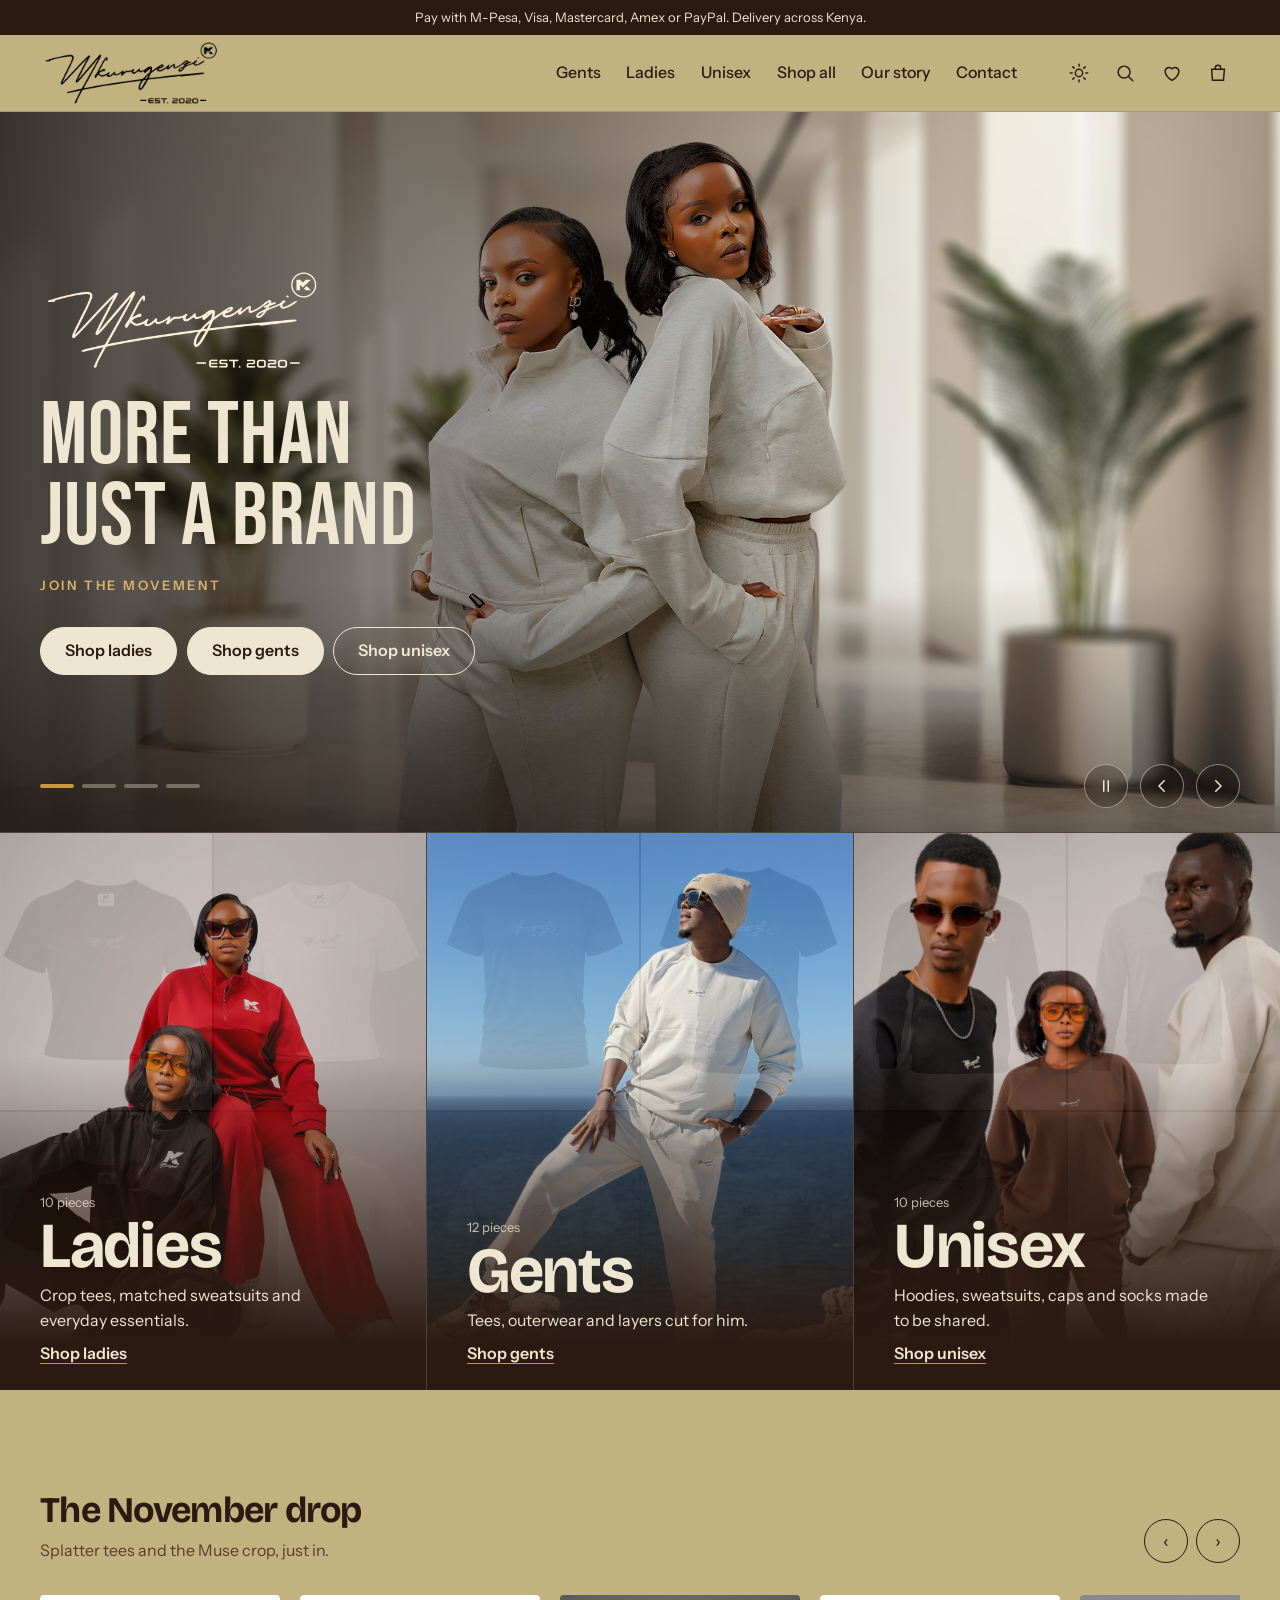
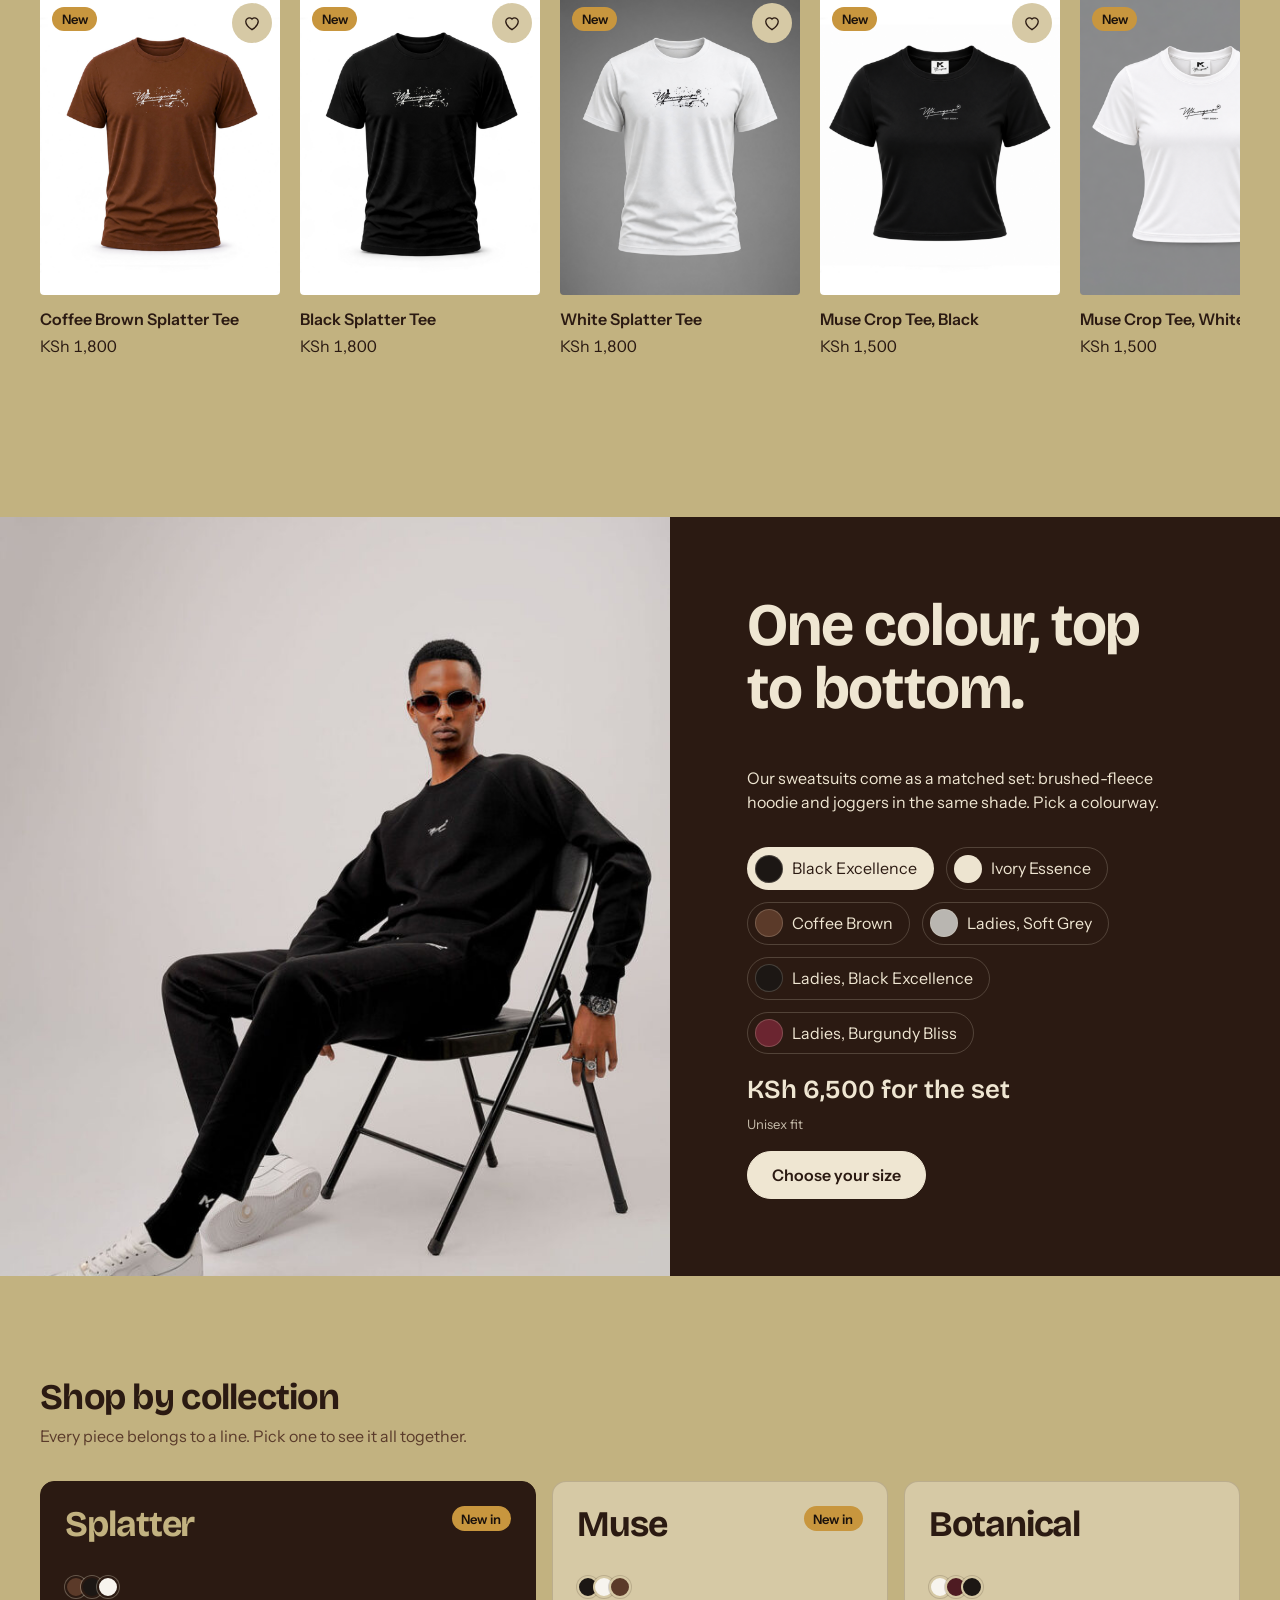
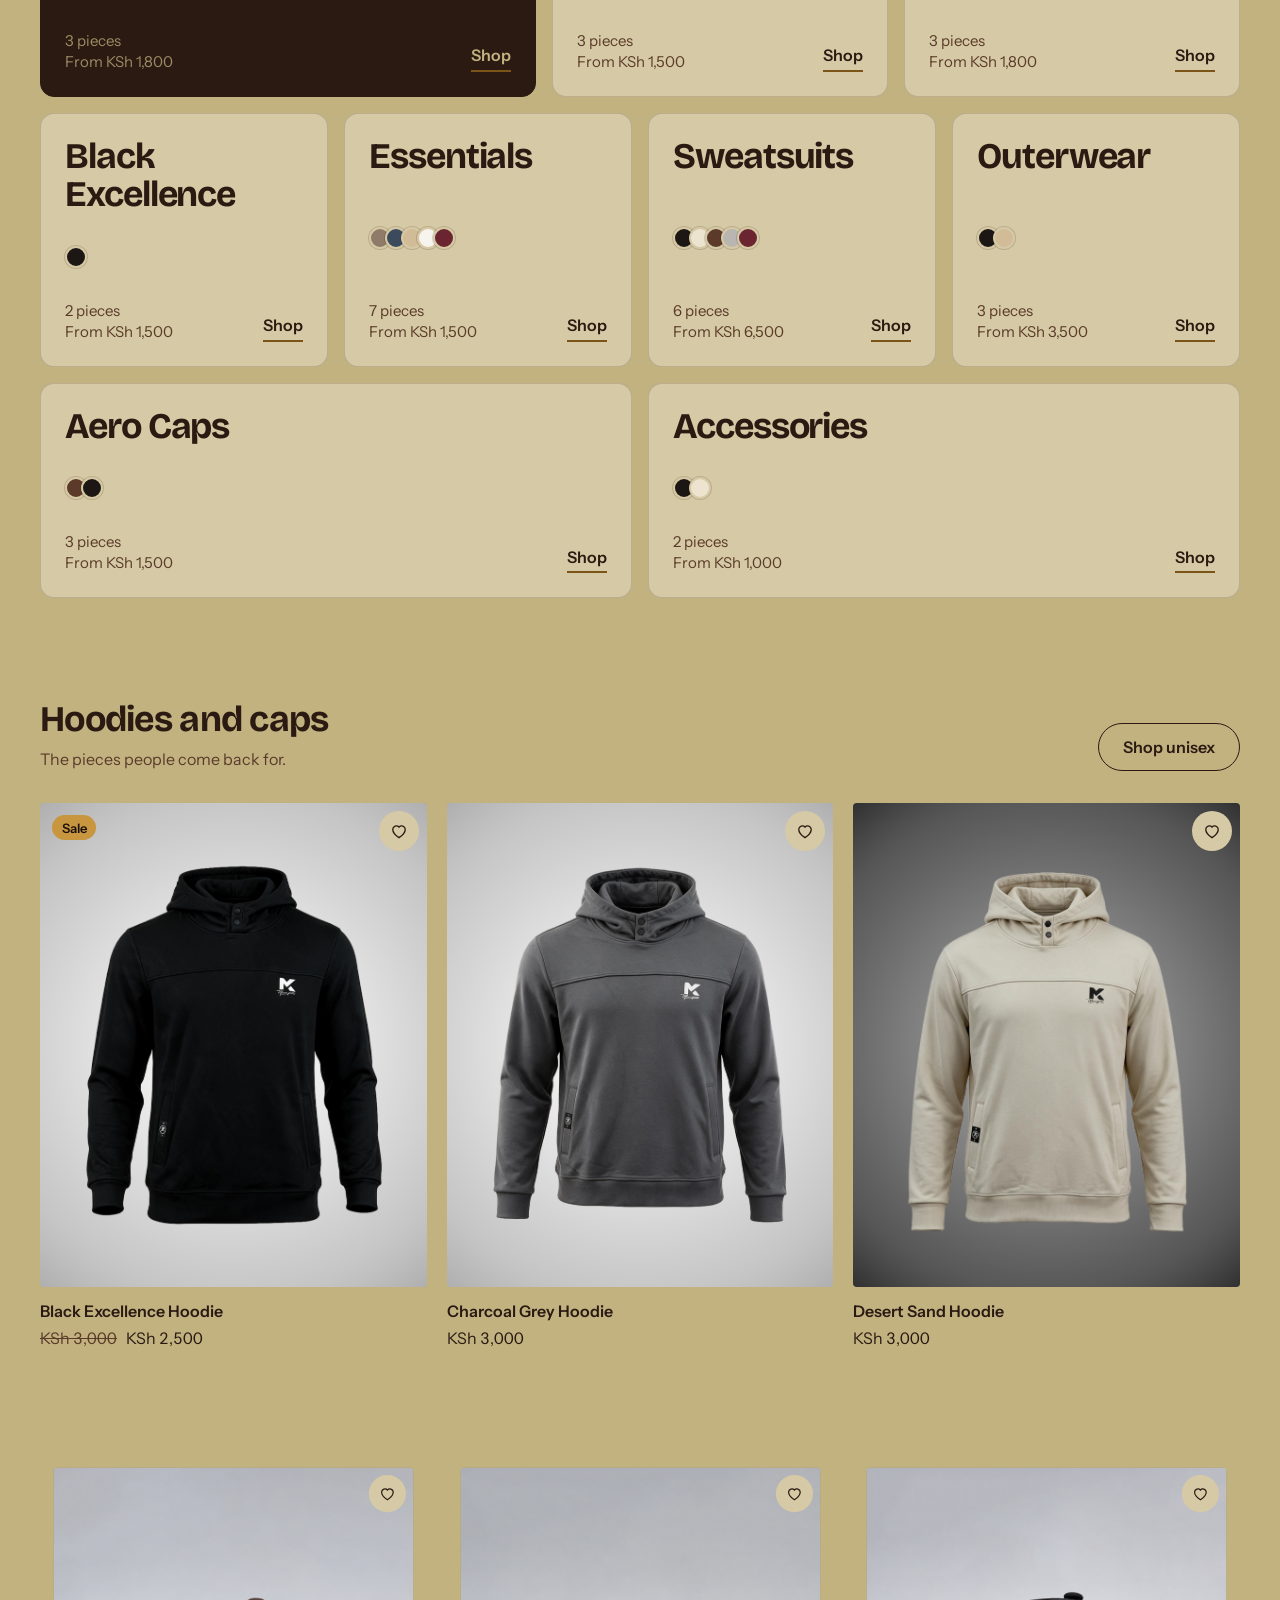
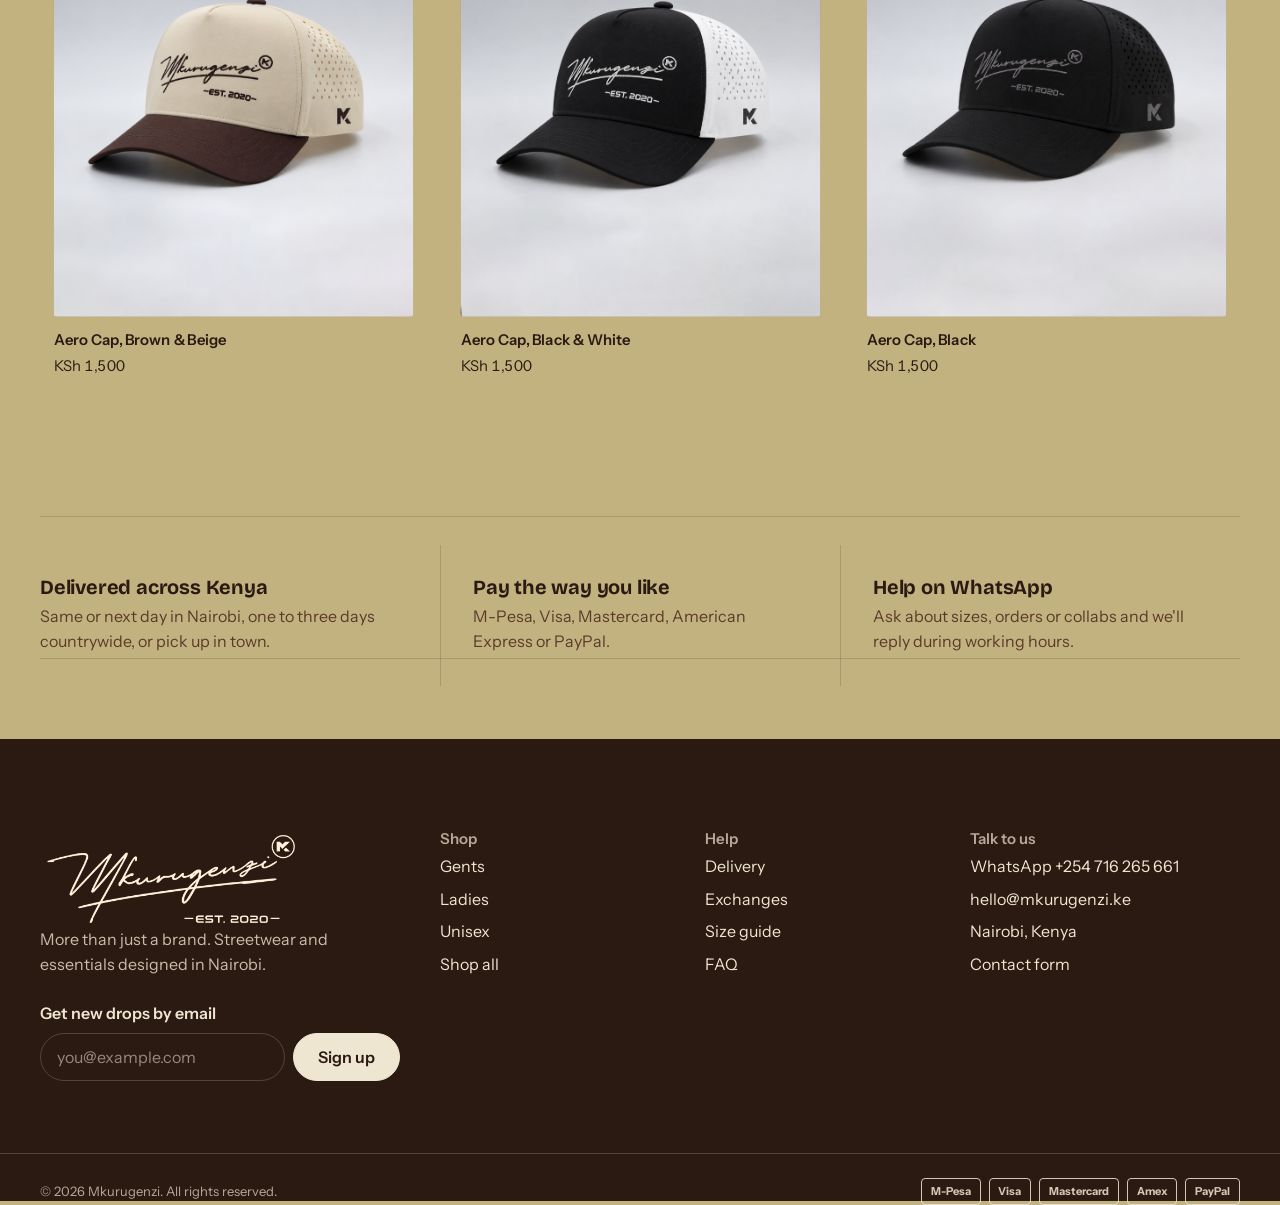
==== index.html @ 59874040 "The new polished files for Mkurugenzi site" ====
<!DOCTYPE html>
<html lang="en">
<head>
  <meta charset="utf-8">
  <meta name="viewport" content="width=device-width, initial-scale=1">
  <title>Mkurugenzi: streetwear and essentials from Nairobi</title>
  <meta name="description" content="Tees, hoodies, sweatsuits, caps and accessories for gents, ladies and unisex, designed in Nairobi. Pay with M-Pesa, card or PayPal.">
  <link rel="preconnect" href="https://fonts.googleapis.com">
  <link rel="preconnect" href="https://fonts.gstatic.com" crossorigin>
  <link href="https://fonts.googleapis.com/css2?family=Bricolage+Grotesque:opsz,wdth,wght@12..96,75..100,400..800&family=Instrument+Sans:wght@400..700&family=Bebas+Neue&display=swap" rel="stylesheet">
  <link rel="stylesheet" href="css/styles.css">
  <script>
    // Apply saved theme (or the system setting) before the page paints
    try { const t = localStorage.getItem("mk_theme"); document.documentElement.dataset.theme = t ? JSON.parse(t) : (matchMedia("(prefers-color-scheme: dark)").matches ? "dark" : "light"); } catch (e) {}
  </script>
</head>
<body data-page="home">
<main>
  <section class="slideshow" aria-roledescription="carousel" aria-label="Featured looks">
    <ul class="slides" id="slides"></ul>
    <div class="wrap slideshow__content">
      <div id="hero-logo"></div>
      <h1 class="poster">More than<br>just a brand</h1>
      <p class="poster-sub">Join the movement</p>
      <div class="actions">
        <a class="btn btn--light" href="shop.html#ladies">Shop ladies</a>
        <a class="btn btn--light" href="shop.html#gents">Shop gents</a>
        <a class="btn btn--outline-light" href="shop.html#unisex">Shop unisex</a>
      </div>
    </div>
    <div class="wrap slideshow__controls">
      <div class="slide-dots" id="slide-dots" role="group" aria-label="Choose slide"></div>
      <button class="slide-btn" id="slide-pause" aria-label="Pause slideshow"></button>
      <button class="slide-btn" data-slide="-1" aria-label="Previous slide"><svg viewBox="0 0 24 24" aria-hidden="true"><path d="M15 5l-7 7 7 7"/></svg></button>
      <button class="slide-btn" data-slide="1" aria-label="Next slide"><svg viewBox="0 0 24 24" aria-hidden="true"><path d="M9 5l7 7-7 7"/></svg></button>
    </div>
  </section>

  <section class="dark" aria-label="Shop by category">
    <nav class="triptych" aria-label="Shop by category" id="triptych"></nav>
  </section>

  <section class="section" id="new" aria-labelledby="new-title">
    <div class="wrap">
      <div class="section-head">
        <div><h2 id="new-title">The November drop</h2><p>Splatter tees and the Muse crop, just in.</p></div>
        <div class="rail-btns"><button data-rail="-1" aria-label="Scroll back">‹</button><button data-rail="1" aria-label="Scroll forward">›</button></div>
      </div>
      <div class="rail" id="new-rail"></div>
    </div>
  </section>

  <section class="picker dark" aria-labelledby="picker-title" id="picker"></section>

  <section class="section" aria-labelledby="coll-title">
    <div class="wrap">
      <div class="section-head"><div><h2 id="coll-title">Shop by collection</h2><p>Every piece belongs to a line. Pick one to see it all together.</p></div></div>
      <div class="coll-grid" id="collections"></div>
    </div>
  </section>

  <section class="section" style="padding-top:0" aria-labelledby="best-title">
    <div class="wrap">
      <div class="section-head"><div><h2 id="best-title">Hoodies and caps</h2><p>The pieces people come back for.</p></div><a class="btn btn--ghost" href="shop.html#unisex">Shop unisex</a></div>
      <div class="grid grid--3" id="staples"></div>
    </div>
  </section>

  <section aria-label="How we deliver">
    <div class="wrap">
      <div class="services">
        <div><h3>Delivered across Kenya</h3><p>Same or next day in Nairobi, one to three days countrywide, or pick up in town.</p></div>
        <div><h3>Pay the way you like</h3><p>M-Pesa, Visa, Mastercard, American Express or PayPal.</p></div>
        <div><h3>Help on WhatsApp</h3><p>Ask about sizes, orders or collabs and we'll reply during working hours.</p></div>
      </div>
    </div>
  </section>
  <div style="height:5rem"></div>
</main>

<script src="js/data.js"></script>
<script src="js/app.js"></script>
<script>
  // Hero slideshow
  const slidesEl = $("#slides"), dotsEl = $("#slide-dots"), pauseBtn = $("#slide-pause");
  $("#hero-logo").innerHTML = logoHTML("logo-mark--hero");
  slidesEl.innerHTML = BRAND.slides.map((s, i) => `<li class="slide${i === 0 ? " is-active" : ""}" role="group" aria-roledescription="slide" aria-label="${i + 1} of ${BRAND.slides.length}"${i ? ' aria-hidden="true"' : ""}><img src="${s.img}" alt="${esc(s.alt)}" ${i ? 'loading="lazy"' : 'fetchpriority="high"'} onerror="this.remove()"></li>`).join("");
  dotsEl.innerHTML = BRAND.slides.map((_, i) => `<button data-go="${i}" aria-label="Show slide ${i + 1}" aria-current="${i === 0}"></button>`).join("");
  const PAUSE = '<svg viewBox="0 0 24 24" aria-hidden="true"><path d="M9 5v14M15 5v14"/></svg>', PLAY = '<svg viewBox="0 0 24 24" aria-hidden="true"><path d="M8 5l11 7-11 7z"/></svg>';
  const reduceMotion = matchMedia("(prefers-reduced-motion: reduce)").matches;
  let current = 0, timer = null, userPaused = reduceMotion;
  function go(n) {
    const slides = $$(".slide", slidesEl);
    current = (n + slides.length) % slides.length;
    slides.forEach((s, i) => { s.classList.toggle("is-active", i === current); s.setAttribute("aria-hidden", i !== current); });
    $$("button", dotsEl).forEach((d, i) => d.setAttribute("aria-current", i === current));
  }
  function play() { stop(); if (!userPaused) timer = setInterval(() => go(current + 1), 5500); }
  function stop() { clearInterval(timer); timer = null; }
  function syncPause() { pauseBtn.innerHTML = userPaused ? PLAY : PAUSE; pauseBtn.setAttribute("aria-label", userPaused ? "Play slideshow" : "Pause slideshow"); }
  $$("[data-slide]").forEach((b) => b.addEventListener("click", () => { go(current + Number(b.dataset.slide)); play(); }));
  dotsEl.addEventListener("click", (e) => { const d = e.target.closest("[data-go]"); if (d) { go(Number(d.dataset.go)); play(); } });
  pauseBtn.addEventListener("click", () => { userPaused = !userPaused; syncPause(); play(); });
  const hero = $(".slideshow");
  hero.addEventListener("mouseenter", stop); hero.addEventListener("mouseleave", play);
  hero.addEventListener("focusin", stop); hero.addEventListener("focusout", play);
  let touchX = null;
  hero.addEventListener("touchstart", (e) => (touchX = e.touches[0].clientX), { passive: true });
  hero.addEventListener("touchend", (e) => { if (touchX == null) return; const dx = e.changedTouches[0].clientX - touchX; if (Math.abs(dx) > 50) { go(current + (dx < 0 ? 1 : -1)); play(); } touchX = null; });
  document.addEventListener("visibilitychange", () => (document.hidden ? stop() : play()));
  syncPause(); play();

  // Category panels with the original category photos
  const tri = $("#triptych");
  ["ladies", "gents", "unisex"].forEach((c) => {
    const items = PRODUCTS.filter((p) => p.cat === c);
    const picks = items.filter((p) => p.price != null).slice(0, 4);
    tri.insertAdjacentHTML("beforeend", `<a class="panel" href="shop.html#${c}">
      <div class="panel__media" aria-hidden="true">${picks.map((p) => productMedia(p)).join("")}</div>
      <img class="panel__photo" src="${BRAND.categories[c]}" alt="" loading="lazy" onerror="this.remove()">
      <span class="count">${items.length} pieces</span>
      <h2>${CATEGORIES[c].name}</h2>
      <p>${CATEGORIES[c].blurb}</p>
      <span class="panel__shop">Shop ${CATEGORIES[c].name.toLowerCase()}</span></a>`);
  });

  // New arrivals rail
  const rail = $("#new-rail");
  rail.innerHTML = PRODUCTS.filter((p) => p.isNew).map(productCard).join("");
  $$("[data-rail]").forEach((b) => b.addEventListener("click", () => rail.scrollBy({ left: Number(b.dataset.rail) * rail.clientWidth * 0.8, behavior: "smooth" })));

  // Sweatsuit picker
  const suits = PRODUCTS.filter((p) => p.type === "sweatsuit");
  const picker = $("#picker");
  picker.innerHTML = `<div class="picker__stage" id="stage"></div>
    <div class="picker__copy">
      <h2 id="picker-title">One colour, top to bottom.</h2>
      <p>Our sweatsuits come as a matched set: brushed-fleece hoodie and joggers in the same shade. Pick a colourway.</p>
      <div class="swatches" role="group" aria-label="Colourway">${suits.map((s, i) => `<button class="swatch" data-suit="${s.id}" aria-pressed="${i === 0}"><i style="background:${s.swatch}"></i>${esc(s.name.replace(" Sweatsuit", "").replace("Ladies Sweatsuit, ", "Ladies "))}</button>`).join("")}</div>
      <div><div class="picker__price" id="suit-price"></div><span class="small" id="suit-cat" style="opacity:.8"></span></div>
      <div><a class="btn btn--light" id="suit-link" href="#">Choose your size</a></div>
    </div>`;
  const showSuit = (id) => {
    const s = getProduct(id);
    $("#stage").innerHTML = productMedia(s);
    $("#suit-price").textContent = money(s.price) + " for the set";
    $("#suit-cat").textContent = CATEGORIES[s.cat].name + " fit";
    $("#suit-link").href = "product.html#" + s.id;
    $$("[data-suit]").forEach((b) => b.setAttribute("aria-pressed", b.dataset.suit === id));
  };
  picker.addEventListener("click", (e) => { const b = e.target.closest("[data-suit]"); if (b) showSuit(b.dataset.suit); });
  showSuit(suits[0].id);

  // Collections as flex cards
  const colls = [...new Set(PRODUCTS.map((p) => p.collection))];
  $("#collections").innerHTML = colls.map((c, idx) => {
    const items = PRODUCTS.filter((p) => p.collection === c);
    const priced = items.filter((p) => p.price != null).map((p) => p.price);
    const isNew = items.some((p) => p.isNew);
    const colours = [...new Set(items.map((p) => p.swatch))].slice(0, 5);
    return `<a class="coll-card${idx === 0 ? " coll-card--feature" : ""}" href="shop.html#c=${encodeURIComponent(c)}">
      <div class="coll-card__top"><h3>${esc(c)}</h3>${isNew ? '<span class="new">New in</span>' : ""}</div>
      <div class="coll-card__dots" aria-hidden="true">${colours.map((h) => `<i style="background:${h}"></i>`).join("")}</div>
      <div class="coll-card__bottom">
        <span class="coll-card__meta">${items.length} piece${items.length > 1 ? "s" : ""}<br>${priced.length ? "From " + money(Math.min(...priced)) : "Coming soon"}</span>
        <span class="coll-card__go">Shop</span>
      </div></a>`;
  }).join("");

  // Staples grid
  $("#staples").innerHTML = PRODUCTS.filter((p) => p.type === "hoodie" || p.type === "cap").map(productCard).join("");
</script>
</body>
</html>
---- css/styles.css ----
/* =========================================================
   Mkurugenzi — styles
   Palette: dark brown + ecru, with a brass accent.
   Dark mode: <html data-theme="dark"> swaps the base tokens; dark
   sections (hero, footer, etc.) re-declare them so they stay dark.
   ========================================================= */
:root {
  --espresso: #2b1a12;   /* dark brown — primary */
  --walnut: #4a2e20;     /* dark brown, lifted */
  --bark: #5a3b2a;       /* muted text on ecru */
  --ecru: #c2b280;       /* base — true ecru */
  --ecru-deep: #b3a06b;  /* panels, image tiles */
  --linen: #d6c9a5;      /* lightest surface (light ecru) */
  --line: rgba(43, 26, 18, 0.16);
  --line-light: rgba(239, 230, 210, 0.2);
  --brass: #c8963e;      /* accent — reads on both ecru and dark brown */
  --brass-soft: #dcb36a;
  --brass-ink: #7d5418;  /* brass dark enough for text on ecru */
  --brass-line: #7d5418; /* underlines, borders and rings on ecru (brass alone is too faint) */
  --focus-ring: #2b1a12; /* keyboard focus outline on ecru */
  --field-line: rgba(43, 26, 18, 0.3);
  --hover-tint: rgba(43, 26, 18, 0.08);
  --error: var(--error);
  --logo-filter: none;
  --logo-filter-inverse: invert(94%) sepia(12%) saturate(420%) hue-rotate(338deg);
  color-scheme: light;

  --display: "Bricolage Grotesque", "Arial Narrow", sans-serif;
  --poster: "Bebas Neue", "Arial Narrow", sans-serif; /* original site headline face */
  --body: "Instrument Sans", system-ui, sans-serif;

  --step--1: 0.8125rem;
  --step-0: 1rem;
  --step-1: 1.25rem;
  --step-2: 1.625rem;
  --step-3: 2.25rem;
  --step-4: clamp(2.5rem, 5vw, 3.75rem);
  --step-5: clamp(4.5rem, 17vw, 15rem);

  --wrap: 1320px;
  --gutter: clamp(1rem, 4vw, 2.5rem);
  --ease: cubic-bezier(.2, .7, .2, 1);
}

[data-theme="dark"] {
  --espresso: #efe6d2;   /* ink */
  --walnut: #dcb36a;
  --bark: #bba889;
  --ecru: #1a110c;       /* page */
  --ecru-deep: #2e1f16;  /* tiles */
  --linen: #24170f;      /* surfaces */
  --line: rgba(239, 230, 210, 0.14);
  --field-line: rgba(239, 230, 210, 0.28);
  --hover-tint: rgba(239, 230, 210, 0.08);
  --brass-ink: #dcb36a;
  --brass-line: #c8963e;
  --focus-ring: #c8963e;
  --error: #f0a08a;
  --logo-filter: var(--logo-filter-inverse);
  color-scheme: dark;
}
/* Sections that are always dark keep the original palette in both themes */
.dark, .site-footer, .announce, .mobile-nav__panel, .toast, .slideshow {
  --espresso: #2b1a12; --walnut: #4a2e20; --bark: #6e4b36;
  --ecru: #efe6d2; --ecru-deep: #e2d4b7; --linen: #f8f3e8;
  --hover-tint: rgba(239, 230, 210, 0.1);
  --logo-filter: var(--logo-filter-inverse);
  --brass-line: #c8963e;
  --focus-ring: #c8963e;
}
[data-theme="dark"] .dark, [data-theme="dark"] .site-footer, [data-theme="dark"] .announce, [data-theme="dark"] .mobile-nav__panel { --espresso: #120b07; }
/* Primary buttons turn brass in dark mode */
[data-theme="dark"] .btn:not(.btn--ghost):not(.btn--light):not(.btn--outline-light) { background: var(--brass); border-color: var(--brass); color: #1a110c; }
[data-theme="dark"] .btn:not(.btn--ghost):not(.btn--light):not(.btn--outline-light):hover { background: var(--brass-soft); border-color: var(--brass-soft); }
[data-theme="dark"] .btn--ghost:hover { color: #1a110c; }

*, *::before, *::after { box-sizing: border-box; }
html { -webkit-text-size-adjust: 100%; scroll-behavior: smooth; }
body {
  margin: 0; background: var(--ecru); color: var(--espresso); transition: background-color .3s, color .3s;
  font: 400 var(--step-0)/1.55 var(--body);
  -webkit-font-smoothing: antialiased;
}
body.locked { overflow: hidden; }
img { display: block; max-width: 100%; }
a { color: inherit; }
button, input, select, textarea { font: inherit; color: inherit; }
h1, h2, h3, h4 { font-family: var(--display); font-weight: 700; line-height: 1.05; margin: 0 0 .5em; letter-spacing: -0.02em; }
h1 { font-size: var(--step-4); }
h2 { font-size: var(--step-3); }
h3 { font-size: var(--step-1); letter-spacing: -0.01em; }
p { margin: 0 0 1em; max-width: 68ch; }
:focus-visible { outline: 2px solid var(--focus-ring); outline-offset: 3px; }
.sr-only { position: absolute; width: 1px; height: 1px; overflow: hidden; clip: rect(0 0 0 0); white-space: nowrap; }
.wrap { max-width: var(--wrap); margin: 0 auto; padding: 0 var(--gutter); }
.muted { color: var(--bark); }
.small { font-size: var(--step--1); }
.row-between { display: flex; justify-content: space-between; align-items: baseline; gap: 1rem; }
[hidden] { display: none !important; }

/* ---------- Buttons ---------- */
.btn {
  display: inline-flex; align-items: center; justify-content: center; gap: .5rem;
  min-height: 48px; padding: 0 1.5rem; border: 1.5px solid var(--espresso);
  background: var(--espresso); color: var(--ecru); border-radius: 999px;
  font-weight: 600; text-decoration: none; cursor: pointer;
  transition: background .2s, color .2s;
}
.btn:hover { background: var(--walnut); border-color: var(--walnut); }
.btn--ghost { background: transparent; color: var(--espresso); }
.btn--ghost:hover { background: var(--espresso); color: var(--ecru); }
.btn--light { background: var(--ecru); color: var(--espresso); border-color: var(--ecru); }
.btn--light:hover { background: var(--linen); border-color: var(--linen); }
.btn--outline-light { background: transparent; color: var(--ecru); border-color: var(--ecru); }
.btn--outline-light:hover { background: var(--ecru); color: var(--espresso); }
.btn--block { width: 100%; }
.btn[disabled] { opacity: .45; cursor: not-allowed; }
.btn svg { width: 20px; height: 20px; fill: none; stroke: currentColor; stroke-width: 1.6; }
.link-btn { background: none; border: 0; padding: 0; text-decoration: underline; text-underline-offset: 3px; cursor: pointer; font-size: var(--step--1); color: var(--bark); }
.icon-btn {
  position: relative; display: inline-grid; place-items: center; width: 44px; height: 44px;
  background: none; border: 0; border-radius: 50%; cursor: pointer; color: inherit;
}
.icon-btn:hover { background: var(--hover-tint); }
.icon-btn svg { width: 22px; height: 22px; fill: none; stroke: currentColor; stroke-width: 1.6; stroke-linecap: round; }
.badge {
  position: absolute; top: 4px; right: 2px; min-width: 18px; height: 18px; padding: 0 5px;
  border-radius: 9px; background: var(--brass); color: #1a110c;
  font-size: 11px; font-weight: 700; line-height: 18px; text-align: center;
}

/* ---------- Header ---------- */
.site-header { position: sticky; top: 0; z-index: 40; background: var(--ecru); border-bottom: 1px solid var(--line); }
.announce { background: var(--espresso); color: var(--ecru); text-align: center; font-size: var(--step--1); padding: .45rem var(--gutter); }
.bar { display: flex; align-items: center; gap: 1.5rem; height: 68px; }
.wordmark { font-family: var(--display); font-weight: 800; font-size: 1.6rem; letter-spacing: -0.04em; text-decoration: none; }
/* Original signature logo. The source PNG is square with the mark centred,
   so it's cropped to the mark with a wide box. */
.logo-mark { display: block; position: relative; width: var(--logo-w, 168px); aspect-ratio: 2.7; overflow: hidden; flex-shrink: 0; }
.logo-mark img { position: absolute; width: 110%; max-width: none; left: -4.6%; top: 50%; transform: translateY(-50%); filter: var(--logo-filter); }
.logo-mark .wordmark { position: absolute; inset: 0; display: grid; align-items: center; font-size: calc(var(--logo-w, 168px) * .14); white-space: nowrap; }
.logo-mark img + .wordmark { display: none; }
.logo-mark--lg { --logo-w: 260px; }
.main-nav { display: flex; gap: 1.6rem; margin-left: auto; }
.main-nav a { text-decoration: none; font-weight: 500; padding: .4rem 0; border-bottom: 1.5px solid transparent; }
.main-nav a:hover { border-color: var(--espresso); }
.main-nav a[aria-current] { border-color: var(--brass-line); }
.tools { display: flex; gap: .15rem; margin-left: 1rem; }
.menu-btn { display: none; }
@media (max-width: 960px) {
  .main-nav { display: none; }
  .menu-btn { display: inline-grid; margin-left: -10px; }
  .bar { gap: .5rem; }
  .tools { margin-left: auto; }
}
.mobile-nav { position: fixed; inset: 0; z-index: 60; background: rgba(43, 26, 18, .5); }
.mobile-nav__panel {
  background: var(--espresso); color: var(--ecru); width: min(360px, 88vw); height: 100%;
  padding: 1rem 1.5rem 2rem; display: flex; flex-direction: column; gap: 1.5rem;
}
.mobile-nav nav { display: flex; flex-direction: column; }
.mobile-nav nav a { font-family: var(--display); font-size: 1.9rem; font-weight: 700; text-decoration: none; padding: .35rem 0; border-bottom: 1px solid var(--line-light); }
.mobile-nav .btn { margin-top: auto; }

/* ---------- Product media & card ---------- */
.media { position: relative; aspect-ratio: 4 / 5; background: var(--ecru-deep); overflow: hidden; border-radius: 4px; }
.media .ph { position: absolute; inset: 12% 14%; width: 72%; height: 76%; }
.media img { position: absolute; inset: 0; width: 100%; height: 100%; object-fit: cover; }
.card { position: relative; display: flex; flex-direction: column; }
.card__link { display: block; position: relative; text-decoration: none; }
.card__link .media img { transition: transform .6s var(--ease); }
.card:hover .card__link .media img { transform: scale(1.03); }
.tag { position: absolute; top: .75rem; left: .75rem; background: var(--brass); color: #1a110c; font-size: var(--step--1); font-weight: 600; padding: .15rem .6rem; border-radius: 999px; }
.wish { position: absolute; top: .5rem; right: .5rem; width: 40px; height: 40px; border-radius: 50%; border: 0; background: var(--linen); display: grid; place-items: center; cursor: pointer; }
.wish svg { width: 20px; height: 20px; fill: none; stroke: var(--espresso); stroke-width: 1.6; }
.wish[aria-pressed="true"] svg { fill: var(--espresso); }
.card__meta { display: flex; flex-direction: column; gap: .15rem; padding: .75rem 0 .5rem; }
.card__name { text-decoration: none; font-weight: 600; }
.card__name:hover { text-decoration: underline; text-underline-offset: 3px; }
.card__price { white-space: nowrap; font-variant-numeric: tabular-nums; }
.card__price s, .price s { color: var(--bark); margin-right: .35rem; font-weight: 400; }
.card__sizes { display: flex; flex-wrap: wrap; gap: .35rem; }
.card__sizes button {
  min-width: 40px; height: 32px; padding: 0 .6rem; border: 1px solid var(--line); background: transparent;
  border-radius: 999px; font-size: var(--step--1); cursor: pointer;
}
.card__sizes button:hover { background: var(--espresso); color: var(--ecru); border-color: var(--espresso); }
@media (hover: hover) {
  .card__sizes { opacity: 0; transition: opacity .2s; }
  .card:hover .card__sizes, .card:focus-within .card__sizes { opacity: 1; }
}
.grid { display: grid; gap: 2.25rem 1.25rem; grid-template-columns: repeat(auto-fill, minmax(230px, 1fr)); }
.grid--3 { grid-template-columns: repeat(3, 1fr); }
@media (max-width: 860px) { .grid--3 { grid-template-columns: 1fr 1fr; } }
@media (max-width: 560px) { .grid { grid-template-columns: 1fr 1fr; gap: 1.75rem .75rem; } .card__meta { flex-direction: column; gap: .1rem; } }

/* ---------- Home: hero ---------- */
.dark { background: var(--espresso); color: var(--ecru); }
.hero { padding: clamp(2rem, 5vw, 4rem) 0 0; overflow: hidden; }
.hero__intro { display: grid; grid-template-columns: 1fr auto; gap: 2rem; align-items: end; padding-top: 2rem; padding-bottom: 2.5rem; }
.hero__intro p { font-size: var(--step-1); line-height: 1.4; margin: 0; max-width: 34ch; }
.hero__intro .actions { display: flex; gap: .75rem; flex-wrap: wrap; }
@media (max-width: 720px) { .hero__intro { grid-template-columns: 1fr; } }

/* Category triptych: panels widen on hover/focus */
.triptych { display: flex; height: clamp(420px, 62vh, 640px); border-top: 1px solid var(--line-light); }
.panel {
  position: relative; flex: 1; display: flex; flex-direction: column; justify-content: flex-end;
  padding: 1.5rem var(--gutter); color: var(--ecru); text-decoration: none; overflow: hidden;
  border-right: 1px solid var(--line-light); transition: flex .6s var(--ease);
}
.panel:last-child { border-right: 0; }
.panel:hover, .panel:focus-visible { flex: 1.6; }
.panel__media { position: absolute; inset: 0; display: grid; grid-template-columns: 1fr 1fr; gap: 2px; opacity: .55; transition: opacity .4s; }
.panel:hover .panel__media { opacity: .8; }
.panel__media .media { aspect-ratio: auto; border-radius: 0; background: var(--walnut); }
.panel::after { content: ""; position: absolute; inset: 0; background: linear-gradient(to top, var(--espresso) 8%, transparent 60%); }
.panel > *:not(.panel__media):not(.panel__photo) { position: relative; z-index: 1; }
.panel h2 { font-size: clamp(2.2rem, 5vw, 4rem); margin: 0; }
.panel p { margin: .25rem 0 0; max-width: 30ch; }
.panel .count { font-size: var(--step--1); opacity: .8; }
@media (max-width: 720px) {
  .triptych { flex-direction: column; height: auto; }
  .panel { min-height: 220px; border-right: 0; border-bottom: 1px solid var(--line-light); }
  .panel:hover { flex: 1; }
}

/* ---------- Home: sections ---------- */
.section { padding: clamp(3.5rem, 8vw, 6.5rem) 0; }
.section-head { display: flex; justify-content: space-between; align-items: end; gap: 1rem; margin-bottom: 2rem; }
.section-head h2 { margin: 0; }
.section-head p { margin: .5rem 0 0; color: var(--bark); }
.rail { display: grid; grid-auto-flow: column; grid-auto-columns: minmax(240px, 22%); gap: 1.25rem; overflow-x: auto; scroll-snap-type: x mandatory; padding-bottom: 1rem; scrollbar-width: thin; }
.rail > * { scroll-snap-align: start; }
@media (max-width: 720px) { .rail { grid-auto-columns: 70%; } }
.rail-btns { display: flex; gap: .5rem; }
.rail-btns button { width: 44px; height: 44px; border-radius: 50%; border: 1.5px solid var(--espresso); background: transparent; cursor: pointer; font-size: 1.1rem; }
.rail-btns button:hover { background: var(--espresso); color: var(--ecru); }


/* Sweatsuit picker */
.picker { display: grid; grid-template-columns: 1.1fr 1fr; min-height: 640px; }
.picker__stage { position: relative; background: var(--walnut); }
.picker__stage .media { position: absolute; inset: 0; aspect-ratio: auto; border-radius: 0; background: var(--walnut); }
.picker__copy { padding: clamp(2rem, 6vw, 5rem); display: flex; flex-direction: column; justify-content: center; gap: 1rem; }
.picker__copy h2 { font-size: var(--step-4); }
.swatches { display: flex; gap: .75rem; flex-wrap: wrap; }
.swatch { display: flex; align-items: center; gap: .6rem; padding: .4rem 1rem .4rem .4rem; border-radius: 999px; border: 1px solid var(--line-light); background: transparent; color: var(--ecru); cursor: pointer; }
.swatch i { width: 28px; height: 28px; border-radius: 50%; border: 1px solid var(--line-light); }
.swatch[aria-pressed="true"] { background: var(--ecru); color: var(--espresso); }
.picker__price { font-family: var(--display); font-size: var(--step-2); font-weight: 600; }
@media (max-width: 860px) { .picker { grid-template-columns: 1fr; } .picker__stage { min-height: 460px; } }

/* Service strip */
.services { display: grid; grid-template-columns: repeat(3, 1fr); border-top: 1px solid var(--line); border-bottom: 1px solid var(--line); }
.services > div { padding: 2rem var(--gutter) 2rem 0; }
.services > div + div { border-left: 1px solid var(--line); padding-left: 2rem; }
.services h3 { margin-bottom: .35rem; }
.services p { margin: 0; color: var(--bark); }
@media (max-width: 760px) { .services { grid-template-columns: 1fr; } .services > div + div { border-left: 0; border-top: 1px solid var(--line); padding-left: 0; } }

/* ---------- Page header (inner pages) ---------- */
.page-head { padding: clamp(2.5rem, 6vw, 4.5rem) 0 2rem; border-bottom: 1px solid var(--line); }
.page-head h1 { font-size: clamp(3rem, 9vw, 7rem); letter-spacing: -0.05em; font-variation-settings: "wdth" 78; margin: 0; }
.page-head p { color: var(--bark); font-size: var(--step-1); margin: .75rem 0 0; }
.crumbs { font-size: var(--step--1); color: var(--bark); margin-bottom: 1rem; }
.crumbs a { text-decoration: none; }
.crumbs a:hover { text-decoration: underline; }

/* ---------- Shop ---------- */
.cat-tabs { display: flex; gap: .5rem; flex-wrap: wrap; margin-top: 1.5rem; }
.chip {
  display: inline-flex; align-items: center; gap: .4rem; min-height: 40px; padding: 0 1rem;
  border: 1px solid var(--line); border-radius: 999px; background: transparent; cursor: pointer;
  text-decoration: none; font-weight: 500;
}
.chip:hover { border-color: var(--espresso); }
.chip[aria-pressed="true"], .chip[aria-current] { background: var(--espresso); color: var(--ecru); border-color: var(--espresso); }
.chip small { opacity: .7; }
.toolbar { display: flex; flex-wrap: wrap; gap: .75rem 1.5rem; align-items: center; justify-content: space-between; padding: 1.25rem 0; border-bottom: 1px solid var(--line); margin-bottom: 2rem; position: sticky; top: 109px; background: var(--ecru); z-index: 5; }
.toolbar .types { display: flex; gap: .4rem; flex-wrap: wrap; }
.toolbar .types .chip { min-height: 34px; font-size: var(--step--1); }
.select { display: flex; align-items: center; gap: .5rem; font-size: var(--step--1); }
.select select { min-height: 40px; border: 1px solid var(--line); background: var(--linen); border-radius: 999px; padding: 0 2.2rem 0 1rem; appearance: none; background-image: linear-gradient(45deg, transparent 50%, var(--espresso) 50%), linear-gradient(135deg, var(--espresso) 50%, transparent 50%); background-position: right 16px center, right 11px center; background-size: 5px 5px; background-repeat: no-repeat; }
.empty { text-align: center; padding: 4rem 1rem; }
.empty p { margin: 0 auto 1.25rem; }
@media (max-width: 720px) { .toolbar { position: static; } }

/* ---------- Product page ---------- */
.pdp { display: grid; grid-template-columns: 1.15fr 1fr; gap: clamp(2rem, 5vw, 5rem); padding-top: 2rem; padding-bottom: 4rem; }
.pdp__gallery { display: grid; gap: .75rem; }
.pdp__gallery .media { border-radius: 4px; }
.pdp__info { position: sticky; top: 120px; align-self: start; }
.pdp__info h1 { font-size: clamp(2.2rem, 4vw, 3.25rem); }
.price { font-size: var(--step-2); font-family: var(--display); font-weight: 600; margin-bottom: 1.5rem; }
.size-grid { display: flex; gap: .5rem; flex-wrap: wrap; margin: .5rem 0 .5rem; }
.size-grid label { position: relative; }
.size-grid input { position: absolute; opacity: 0; }
.size-grid span { display: grid; place-items: center; min-width: 54px; height: 48px; padding: 0 1rem; border: 1px solid var(--line); border-radius: 999px; cursor: pointer; font-weight: 500; }
.size-grid input:checked + span { background: var(--espresso); color: var(--ecru); border-color: var(--espresso); }
.size-grid input:focus-visible + span { outline: 2px solid var(--walnut); outline-offset: 2px; }
.field-error { color: var(--error); font-size: var(--step--1); min-height: 1.2em; margin: .25rem 0 0; }
.buy-row { display: flex; gap: .75rem; margin: 1.25rem 0; }
.buy-row .btn:first-child { flex: 1; }
.buy-row .wish-lg { width: 48px; height: 48px; border-radius: 50%; border: 1.5px solid var(--espresso); background: transparent; display: grid; place-items: center; cursor: pointer; }
.wish-lg svg { width: 22px; height: 22px; fill: none; stroke: var(--espresso); stroke-width: 1.6; }
.wish-lg[aria-pressed="true"] svg { fill: var(--espresso); }
.details { border-top: 1px solid var(--line); }
.details details { border-bottom: 1px solid var(--line); }
.details summary { cursor: pointer; padding: 1rem 0; font-weight: 600; list-style: none; display: flex; justify-content: space-between; }
.details summary::after { content: "+"; font-size: 1.3rem; line-height: 1; }
.details details[open] summary::after { content: "−"; }
.details details > div { padding-bottom: 1rem; color: var(--bark); }
@media (max-width: 860px) { .pdp { grid-template-columns: 1fr; } .pdp__info { position: static; } }

/* ---------- Cart page & drawer lines ---------- */
.line { display: grid; grid-template-columns: 84px 1fr auto; gap: 1rem; padding: 1rem 0; border-bottom: 1px solid var(--line); align-items: start; }
.line__img .media { width: 84px; }
.line__info { display: flex; flex-direction: column; gap: .2rem; }
.line__name { font-weight: 600; text-decoration: none; }
.line__end { display: flex; flex-direction: column; align-items: flex-end; gap: .5rem; font-variant-numeric: tabular-nums; }
.qty { display: inline-flex; align-items: center; border: 1px solid var(--line); border-radius: 999px; margin-top: .5rem; width: max-content; }
.qty button { width: 34px; height: 34px; border: 0; background: none; cursor: pointer; font-size: 1.1rem; border-radius: 50%; }
.qty button:hover { background: var(--hover-tint); }
.qty span { min-width: 1.8rem; text-align: center; font-variant-numeric: tabular-nums; }
.cart-layout { display: grid; grid-template-columns: 1fr 380px; gap: 3rem; padding-top: 2rem; padding-bottom: 5rem; align-items: start; }
.summary { background: var(--linen); border-radius: 6px; padding: 1.75rem; position: sticky; top: 120px; }
.summary h2 { font-size: var(--step-2); }
.summary .row-between { padding: .4rem 0; }
.summary .total { border-top: 1px solid var(--line); margin-top: .75rem; padding-top: 1rem; font-size: var(--step-1); font-weight: 700; }
@media (max-width: 900px) { .cart-layout { grid-template-columns: 1fr; } .summary { position: static; } }

/* Drawer */
.drawer { position: fixed; inset: 0; z-index: 70; background: rgba(43, 26, 18, 0); transition: background .25s; }
.drawer.is-open { background: rgba(43, 26, 18, .45); }
.drawer__panel { position: absolute; right: 0; top: 0; height: 100%; width: min(440px, 100%); background: var(--ecru); display: flex; flex-direction: column; transform: translateX(100%); transition: transform .3s var(--ease); }
.drawer.is-open .drawer__panel { transform: none; }
.drawer__head { display: flex; justify-content: space-between; align-items: center; padding: 1rem 1.5rem; border-bottom: 1px solid var(--line); }
.drawer__head h2 { margin: 0; font-size: var(--step-2); }
.drawer__body { flex: 1; overflow-y: auto; padding: 0 1.5rem; }
.drawer__foot { padding: 1.25rem 1.5rem; border-top: 1px solid var(--line); display: grid; gap: .6rem; }
.drawer__foot p { margin: 0; }

/* Search */
.search { position: fixed; inset: 0; z-index: 70; background: rgba(43, 26, 18, .45); }
.search__panel { background: var(--ecru); padding: 1.5rem 0 2rem; max-height: 90vh; overflow-y: auto; }
.search__row { display: flex; gap: 1rem; align-items: center; border-bottom: 2px solid var(--espresso); }
.search__row input { flex: 1; border: 0; background: none; font-family: var(--display); font-size: clamp(1.6rem, 4vw, 2.6rem); font-weight: 600; padding: .5rem 0; outline: none; }
.search__suggest { margin: 1rem 0; color: var(--bark); display: flex; gap: .5rem; align-items: center; flex-wrap: wrap; }
.search__suggest button { border: 1px solid var(--line); background: none; border-radius: 999px; padding: .3rem .9rem; cursor: pointer; }
.search__grid { display: grid; grid-template-columns: repeat(auto-fill, minmax(150px, 1fr)); gap: 1rem; margin-top: .75rem; }
.search__hit { text-decoration: none; display: grid; gap: .25rem; font-size: var(--step--1); font-weight: 600; }

/* Toasts */
.toasts { position: fixed; bottom: 1.25rem; left: 50%; transform: translateX(-50%); z-index: 90; display: grid; gap: .5rem; width: min(480px, calc(100% - 2rem)); }
.toast { background: var(--espresso); color: var(--ecru); border-radius: 8px; padding: .85rem 1.1rem; display: flex; justify-content: space-between; gap: 1rem; align-items: center; animation: toastIn .3s var(--ease); transition: opacity .4s, transform .4s; }
.toast a, .toast button { color: var(--brass-soft); background: none; border: 0; font-weight: 700; text-decoration: underline; cursor: pointer; white-space: nowrap; }
.toast.out { opacity: 0; transform: translateY(8px); }
@keyframes toastIn { from { opacity: 0; transform: translateY(10px); } }

/* ---------- Forms ---------- */
.form-grid { display: grid; grid-template-columns: 1fr 1fr; gap: 1rem 1.25rem; }
.form-grid .full { grid-column: 1 / -1; }
@media (max-width: 600px) { .form-grid { grid-template-columns: 1fr; } }
.field { display: flex; flex-direction: column; gap: .35rem; }
.field label { font-weight: 600; font-size: .9375rem; }
.field .hint { font-size: var(--step--1); color: var(--bark); }
.field input, .field select, .field textarea {
  min-height: 50px; padding: .75rem 1rem; border: 1px solid var(--field-line); background: var(--linen);
  border-radius: 6px; outline: none; transition: border-color .2s, box-shadow .2s;
}
.field textarea { min-height: 150px; resize: vertical; }
.field input:focus, .field select:focus, .field textarea:focus { border-color: var(--espresso); box-shadow: 0 0 0 3px rgba(74, 46, 32, .18); }
.field.invalid input, .field.invalid select, .field.invalid textarea { border-color: var(--error); }
.input-wrap { position: relative; }
.input-wrap input { width: 100%; }
.input-wrap .brand { position: absolute; right: .75rem; top: 50%; transform: translateY(-50%); }
.prefix-input { display: flex; align-items: stretch; }
.prefix-input span { display: grid; place-items: center; padding: 0 .9rem; background: var(--ecru-deep); border: 1px solid var(--field-line); border-right: 0; border-radius: 6px 0 0 6px; font-weight: 600; }
.prefix-input input { flex: 1; border-radius: 0 6px 6px 0; min-width: 0; }
.check { display: flex; gap: .6rem; align-items: flex-start; font-size: .9375rem; }
.check input { width: 18px; height: 18px; margin-top: .2rem; accent-color: var(--brass); }

/* ---------- Checkout ---------- */
.checkout-layout { display: grid; grid-template-columns: 1fr 420px; gap: 3rem; padding-top: 2rem; padding-bottom: 5rem; align-items: start; }
@media (max-width: 960px) { .checkout-layout { grid-template-columns: 1fr; } .checkout-layout .summary { order: -1; position: static; } }
.step { border-top: 1.5px solid var(--espresso); padding: 1.5rem 0 2.25rem; }
.step__head { display: flex; gap: 1rem; align-items: baseline; margin-bottom: 1.25rem; }
.step__num { font-family: var(--display); font-weight: 700; font-size: var(--step-2); color: var(--brass-ink); }
.step__head h2 { font-size: var(--step-2); margin: 0; }
.options { display: grid; gap: .6rem; }
.option { display: flex; align-items: center; gap: 1rem; padding: 1rem 1.1rem; border: 1px solid var(--field-line); border-radius: 8px; cursor: pointer; background: var(--linen); }
.option:has(input:checked) { border-color: var(--espresso); box-shadow: inset 0 0 0 1px var(--espresso); }
.option input { accent-color: var(--brass); width: 18px; height: 18px; }
.option__text { flex: 1; display: flex; flex-direction: column; }
.option__text small { color: var(--bark); }
.pay-tabs { display: grid; grid-template-columns: repeat(5, 1fr); gap: .5rem; margin-bottom: 1.25rem; }
.pay-tab { position: relative; }
.pay-tab input { position: absolute; opacity: 0; }
.pay-tab span { display: flex; flex-direction: column; align-items: center; justify-content: center; gap: .4rem; min-height: 86px; padding: .5rem; border: 1px solid var(--field-line); border-radius: 8px; background: var(--linen); cursor: pointer; font-size: var(--step--1); font-weight: 600; text-align: center; }
.pay-tab input:checked + span { border-color: var(--espresso); box-shadow: inset 0 0 0 1px var(--espresso); background: var(--ecru-deep); }
.pay-tab input:focus-visible + span { outline: 2px solid var(--walnut); outline-offset: 2px; }
@media (max-width: 600px) { .pay-tabs { grid-template-columns: repeat(3, 1fr); } }
.pay-panel { background: var(--linen); border-radius: 8px; padding: 1.5rem; border: 1px solid var(--line); }
.pay-panel p { color: var(--bark); }
.secure { display: flex; gap: .5rem; align-items: center; font-size: var(--step--1); color: var(--bark); margin-top: 1rem; }
.secure svg { width: 16px; height: 16px; fill: none; stroke: currentColor; stroke-width: 1.8; }

/* Payment marks — typographic wordmarks in the site palette */
.pay-marks { list-style: none; padding: 0; margin: 0; display: flex; gap: .4rem; flex-wrap: wrap; }
.pay-mark { font-size: 11px; font-weight: 700; padding: .25rem .55rem; border-radius: 4px; border: 1px solid currentColor; opacity: .85; }
.logo { display: inline-grid; place-items: center; height: 26px; min-width: 42px; padding: 0 .4rem; border-radius: 4px; font-size: 11px; font-weight: 800; letter-spacing: .01em; }
.logo--mpesa { background: var(--espresso); color: var(--ecru); }
.logo--visa { background: var(--linen); color: var(--espresso); border: 1px solid var(--espresso); font-style: italic; font-size: 13px; }
.logo--mastercard { background: var(--linen); border: 1px solid var(--espresso); position: relative; width: 42px; }
.logo--mastercard::before, .logo--mastercard::after { content: ""; position: absolute; width: 16px; height: 16px; border-radius: 50%; top: 4px; }
.logo--mastercard::before { left: 7px; background: var(--espresso); }
.logo--mastercard::after { left: 17px; background: var(--bark); opacity: .85; }
.logo--amex { background: var(--walnut); color: var(--ecru); }
.logo--paypal { background: var(--linen); color: var(--espresso); border: 1px solid var(--espresso); font-style: italic; }

/* Summary lines on checkout */
.mini-line { display: grid; grid-template-columns: 56px 1fr auto; gap: .85rem; align-items: center; padding: .6rem 0; }
.mini-line .media { width: 56px; }
.mini-line .media-wrap { position: relative; }
.mini-line .qty-dot { position: absolute; top: -6px; right: -6px; background: var(--espresso); color: var(--ecru); width: 20px; height: 20px; border-radius: 50%; font-size: 11px; display: grid; place-items: center; font-weight: 700; }

/* Modal */
.modal { position: fixed; inset: 0; z-index: 95; background: rgba(43, 26, 18, .6); display: grid; place-items: center; padding: 1rem; }
.modal__box { background: var(--ecru); border-radius: 12px; padding: 2rem; width: min(440px, 100%); text-align: center; }
.modal__box h2 { font-size: var(--step-2); }
.phone-mock { margin: 1.25rem auto; width: 200px; border: 2px solid var(--espresso); border-radius: 22px; padding: 1.25rem 1rem; background: var(--linen); text-align: left; font-size: var(--step--1); }
.phone-mock strong { display: block; margin-bottom: .4rem; }
.countdown { font-family: var(--display); font-size: var(--step-3); font-weight: 700; font-variant-numeric: tabular-nums; }
.spinner { width: 34px; height: 34px; border: 3px solid var(--ecru-deep); border-top-color: var(--espresso); border-radius: 50%; margin: 1rem auto; animation: spin .8s linear infinite; }
@keyframes spin { to { transform: rotate(360deg); } }

/* Confirmation */
.confirm { padding: clamp(3rem, 8vw, 6rem) 0; }
.confirm h1 { font-size: clamp(3rem, 8vw, 6rem); letter-spacing: -0.05em; font-variation-settings: "wdth" 78; }
.receipt { background: var(--linen); border-radius: 8px; padding: 1.75rem; max-width: 640px; margin-top: 2rem; }

/* ---------- Contact ---------- */
.contact-layout { display: grid; grid-template-columns: 1fr 1.25fr; gap: clamp(2rem, 6vw, 5rem); padding-top: 3rem; padding-bottom: 5rem; }
.channels { display: grid; gap: 0; border-top: 1px solid var(--line); }
.channel { display: grid; grid-template-columns: 1fr auto; gap: .25rem 1rem; padding: 1.25rem 0; border-bottom: 1px solid var(--line); text-decoration: none; }
.channel h3 { margin: 0; }
.channel p { margin: 0; color: var(--bark); grid-column: 1; }
.channel .go { grid-row: 1 / 3; grid-column: 2; align-self: center; font-weight: 600; text-decoration: underline; text-underline-offset: 3px; }
.form-card { background: var(--linen); border-radius: 10px; padding: clamp(1.5rem, 4vw, 2.5rem); }
.success { text-align: left; }
.success h2 { font-size: var(--step-3); }
@media (max-width: 860px) { .contact-layout { grid-template-columns: 1fr; } }

/* FAQ / help */
.help-layout { display: grid; grid-template-columns: 220px 1fr; gap: 3rem; padding-top: 3rem; padding-bottom: 5rem; }
.help-nav { position: sticky; top: 120px; align-self: start; display: flex; flex-direction: column; gap: .25rem; }
.help-nav a { text-decoration: none; padding: .4rem 0; border-left: 2px solid transparent; padding-left: .75rem; }
.help-nav a:hover { border-color: var(--espresso); }
.help-section { padding-bottom: 3rem; scroll-margin-top: 120px; }
.help-section h2 { margin-bottom: 1rem; }
table { width: 100%; border-collapse: collapse; font-variant-numeric: tabular-nums; }
th, td { text-align: left; padding: .7rem .5rem; border-bottom: 1px solid var(--line); }
th { font-weight: 600; }
@media (max-width: 760px) { .help-layout { grid-template-columns: 1fr; } .help-nav { position: static; flex-direction: row; flex-wrap: wrap; } }

/* About */
.story { display: grid; grid-template-columns: 1fr 1fr; gap: clamp(2rem, 6vw, 6rem); align-items: center; }
.story .media { aspect-ratio: 4 / 5; }
.story p { font-size: var(--step-1); line-height: 1.5; }
.manifesto { font-family: var(--display); font-weight: 700; font-size: clamp(2rem, 5vw, 4rem); line-height: 1.05; letter-spacing: -0.03em; max-width: 20ch; margin: 0; }
@media (max-width: 760px) { .story { grid-template-columns: 1fr; } }

/* ---------- Footer ---------- */
.site-footer { background: var(--espresso); color: var(--ecru); padding: 4rem 0 1.5rem; margin-top: 0; }
.footer-grid { display: grid; grid-template-columns: 1.6fr 1fr 1fr 1.2fr; gap: 2.5rem; padding-bottom: 3rem; }
.site-footer h3 { font-family: var(--body); font-size: .9375rem; font-weight: 600; opacity: .7; letter-spacing: 0; }
.site-footer ul { list-style: none; padding: 0; margin: 0; display: grid; gap: .5rem; }
.site-footer .pay-marks { display: flex; }
.site-footer a { text-decoration: none; }
.site-footer a:hover { text-decoration: underline; text-underline-offset: 3px; }
.footer-brand p { opacity: .8; }
.news { margin-top: 1.5rem; }
.news label { display: block; font-weight: 600; margin-bottom: .5rem; }
.news__row { display: flex; gap: .5rem; }
.news__row input { flex: 1; min-width: 0; min-height: 48px; padding: 0 1rem; border-radius: 999px; border: 1px solid var(--line-light); background: transparent; color: var(--ecru); }
.news__row input::placeholder { color: rgba(239, 230, 210, .55); }
.news__msg { font-size: var(--step--1); margin: .5rem 0 0; min-height: 1.2em; }
.footer-base { display: flex; justify-content: space-between; gap: 1rem; flex-wrap: wrap; align-items: center; border-top: 1px solid var(--line-light); padding-top: 1.5rem; font-size: var(--step--1); }
.footer-base p { margin: 0; opacity: .7; }
@media (max-width: 860px) { .footer-grid { grid-template-columns: 1fr 1fr; } .footer-brand { grid-column: 1 / -1; } }

@media (prefers-reduced-motion: reduce) {
  *, *::before, *::after { animation: none !important; transition: none !important; scroll-behavior: auto !important; }
}

/* =========================================================
   Hero slideshow (original lifestyle images)
   ========================================================= */
.slideshow { position: relative; background: var(--espresso); color: var(--ecru); overflow: hidden; height: clamp(500px, 80vh, 780px); }
.slides { position: absolute; inset: 0; margin: 0; padding: 0; list-style: none; }
.slide { position: absolute; inset: 0; margin: 0; opacity: 0; visibility: hidden; transition: opacity 1s ease, visibility 0s linear 1s; background: linear-gradient(135deg, #4a2e20, #2b1a12 70%); }
.slide.is-active { opacity: 1; visibility: visible; transition: opacity 1s ease; }
.slide img { width: 100%; height: 100%; object-fit: cover; object-position: center; transform: scale(1.06); transition: transform 7s linear; }
.slide.is-active img { transform: scale(1); }
.slideshow::after { content: ""; position: absolute; inset: 0; background: linear-gradient(90deg, rgba(18, 11, 7, .78) 0%, rgba(18, 11, 7, .35) 45%, rgba(18, 11, 7, 0) 75%), linear-gradient(0deg, rgba(18, 11, 7, .55), transparent 35%); pointer-events: none; }
.slideshow__content { position: relative; z-index: 2; height: 100%; display: flex; flex-direction: column; justify-content: center; align-items: flex-start; gap: 1rem; }
.logo-mark--hero { --logo-w: clamp(190px, 22vw, 300px); margin-bottom: .5rem; }
.poster { font-family: var(--poster); font-weight: 400; font-size: clamp(3.25rem, 7vw, 5.5rem); line-height: .92; letter-spacing: .01em; margin: 0; text-transform: uppercase; }
.poster-sub { font-size: var(--step--1); letter-spacing: .2em; text-transform: uppercase; margin: 0; color: var(--brass-soft); font-weight: 600; }
.slideshow .actions { display: flex; gap: .6rem; flex-wrap: wrap; margin-top: 1rem; }
.slideshow__controls { position: absolute; z-index: 3; left: 0; right: 0; bottom: 1.5rem; display: flex; align-items: center; gap: .75rem; }
.slide-dots { display: flex; gap: .5rem; margin-right: auto; }
.slide-dots button { width: 34px; height: 4px; border: 0; padding: 0; background: rgba(239, 230, 210, .35); border-radius: 2px; cursor: pointer; position: relative; overflow: hidden; }
.slide-dots button::before { content: ""; position: absolute; inset: -12px 0; } /* bigger hit area */
.slide-dots button[aria-current="true"] { background: var(--brass); }
.slide-btn { width: 44px; height: 44px; border-radius: 50%; border: 1.5px solid rgba(239, 230, 210, .5); background: rgba(18, 11, 7, .25); color: var(--ecru); cursor: pointer; display: grid; place-items: center; backdrop-filter: blur(4px); }
.slide-btn:hover { background: var(--ecru); color: var(--espresso); border-color: var(--ecru); }
.slide-btn svg { width: 18px; height: 18px; fill: none; stroke: currentColor; stroke-width: 2; stroke-linecap: round; stroke-linejoin: round; }
@media (max-width: 720px) {
  .slideshow { height: 82vh; min-height: 520px; }
  .slideshow::after { background: linear-gradient(0deg, rgba(18, 11, 7, .85) 10%, rgba(18, 11, 7, .2) 70%); }
  .slideshow__content { justify-content: flex-end; padding-bottom: 5.5rem; }
}

/* Category panels now use the original category photos */
.panel__photo { position: absolute; inset: 0; width: 100%; height: 100%; object-fit: cover; opacity: .85; transition: opacity .4s, transform .8s var(--ease); }
.panel:hover .panel__photo { opacity: 1; transform: scale(1.03); }
.panel__shop { font-weight: 600; text-decoration: underline; text-decoration-color: var(--brass); text-underline-offset: 4px; margin-top: .5rem; }

/* =========================================================
   Shop by collection — flex cards
   ========================================================= */
.coll-grid { display: flex; flex-wrap: wrap; gap: 1rem; }
.coll-card {
  flex: 1 1 260px; display: flex; flex-direction: column; justify-content: space-between; gap: 2rem;
  min-height: 210px; padding: 1.5rem; background: var(--linen); border: 1px solid var(--line); border-radius: 14px;
  text-decoration: none; transition: border-color .25s, transform .25s var(--ease), background-color .25s;
}
.coll-card:hover, .coll-card:focus-visible { border-color: var(--brass-line); transform: translateY(-3px); }
.coll-card__top { display: flex; justify-content: space-between; align-items: flex-start; gap: 1rem; }
.coll-card h3 { font-size: clamp(1.75rem, 3vw, 2.25rem); margin: 0; letter-spacing: -0.03em; }
.coll-card .new { flex-shrink: 0; font-size: var(--step--1); font-weight: 600; background: var(--brass); color: #1a110c; padding: .15rem .6rem; border-radius: 999px; }
.coll-card__dots { display: flex; padding-left: 6px; }
.coll-card__dots i { width: 22px; height: 22px; border-radius: 50%; margin-left: -6px; border: 2px solid var(--linen); box-shadow: 0 0 0 1px var(--line); }
.coll-card__bottom { display: flex; justify-content: space-between; align-items: flex-end; gap: 1rem; }
.coll-card__meta { color: var(--bark); font-size: .9375rem; line-height: 1.4; }
.coll-card__go { font-weight: 600; white-space: nowrap; border-bottom: 2px solid var(--brass-line); padding-bottom: 2px; }
.coll-card--feature { flex-basis: 420px; background: var(--espresso); color: var(--ecru); border-color: var(--espresso); }
.coll-card--feature .coll-card__meta { color: inherit; opacity: .75; }
.coll-card--feature .coll-card__dots i { border-color: var(--espresso); box-shadow: 0 0 0 1px rgba(239, 230, 210, .3); }
[data-theme="dark"] .coll-card--feature { background: var(--ecru-deep); color: var(--espresso); border-color: var(--line); }
[data-theme="dark"] .coll-card--feature .coll-card__dots i { border-color: var(--ecru-deep); }

/* Theme toggle */
.theme-btn .moon { display: none; }
[data-theme="dark"] .theme-btn .sun { display: none; }
[data-theme="dark"] .theme-btn .moon { display: block; }

/* Dark-mode touch-ups */
[data-theme="dark"] .wish { background: rgba(26, 17, 12, .75); }
[data-theme="dark"] .select select { background-color: var(--linen); }
[data-theme="dark"] .modal__box, [data-theme="dark"] .drawer__panel, [data-theme="dark"] .search__panel { background: var(--ecru); }
[data-theme="dark"] .phone-mock { background: var(--ecru-deep); }
.bar .logo-mark { --logo-w: 180px; }
.bar { height: 76px; }
@media (max-width: 480px) { .bar .logo-mark { --logo-w: 124px; } .tools { gap: 0; } .tools .icon-btn { width: 40px; } }

/* =========================================================
   Scroll effects — fly in on the way down, fade out on the way up
   (classes are added by app.js; nothing is hidden without JS)
   ========================================================= */
/* Hidden state. Transitions (not keyframe animations) so a reversal
   mid-way glides back from wherever it is instead of jumping. */
.reveal {
  opacity: 0; translate: var(--rv-x) var(--rv-y); scale: var(--rv-s);
  transition: opacity .6s ease var(--rv-delay, 0ms), translate .8s var(--ease) var(--rv-delay, 0ms), scale .8s var(--ease) var(--rv-delay, 0ms);
}
.reveal.is-in { opacity: 1; translate: 0 0; scale: 1; }
/* Going out: quicker, no stagger delay, smaller drop */
.reveal.is-out {
  translate: calc(var(--rv-x) * .5) calc(var(--rv-y) * .5); scale: calc((var(--rv-s) + 1) / 2);
  transition-duration: .4s, .45s, .45s; transition-delay: 0ms;
}
.reveal.rv-instant, .coll-card.reveal.rv-instant, .panel.reveal.rv-instant { transition: none; }
@media print { .reveal { opacity: 1 !important; translate: none !important; scale: none !important; transition: none !important; } }
[data-rv="up"] { --rv-x: 0px; --rv-y: 56px; --rv-s: 1; }
[data-rv="left"] { --rv-x: -70px; --rv-y: 0px; --rv-s: 1; }
[data-rv="right"] { --rv-x: 70px; --rv-y: 0px; --rv-s: 1; }
[data-rv="pop"] { --rv-x: 0px; --rv-y: 40px; --rv-s: .86; }
[data-rv="zoom"] { --rv-x: 0px; --rv-y: 0px; --rv-s: 1.12; }
/* Pop variant: springy overshoot on the way in */
[data-rv="pop"].is-in { transition-timing-function: ease, cubic-bezier(.34, 1.4, .64, 1), cubic-bezier(.34, 1.4, .64, 1); }
/* Keep the hover effects these elements already had */
.coll-card.reveal { transition-property: opacity, translate, scale, border-color, transform, background-color; transition-duration: .6s, .8s, .8s, .25s, .25s, .25s; transition-delay: var(--rv-delay, 0ms), var(--rv-delay, 0ms), var(--rv-delay, 0ms), 0ms, 0ms, 0ms; }
.coll-card.reveal.is-out { transition-duration: .4s, .45s, .45s, .25s, .25s, .25s; transition-delay: 0ms; }
.panel.reveal { transition-property: opacity, translate, scale, flex; transition-duration: .6s, .8s, .8s, .6s; transition-delay: var(--rv-delay, 0ms), var(--rv-delay, 0ms), var(--rv-delay, 0ms), 0ms; }
.panel.reveal.is-out { transition-duration: .4s, .45s, .45s, .6s; transition-delay: 0ms; }
/* Phones travel a shorter distance so nothing slides off-screen */
@media (max-width: 720px) {
  [data-rv="left"] { --rv-x: -36px; } [data-rv="right"] { --rv-x: 36px; } [data-rv="up"] { --rv-y: 40px; }
}
/* Stop side-flying content from widening the page (clip keeps sticky elements working) */
main, .site-footer, #related-wrap { overflow-x: clip; }
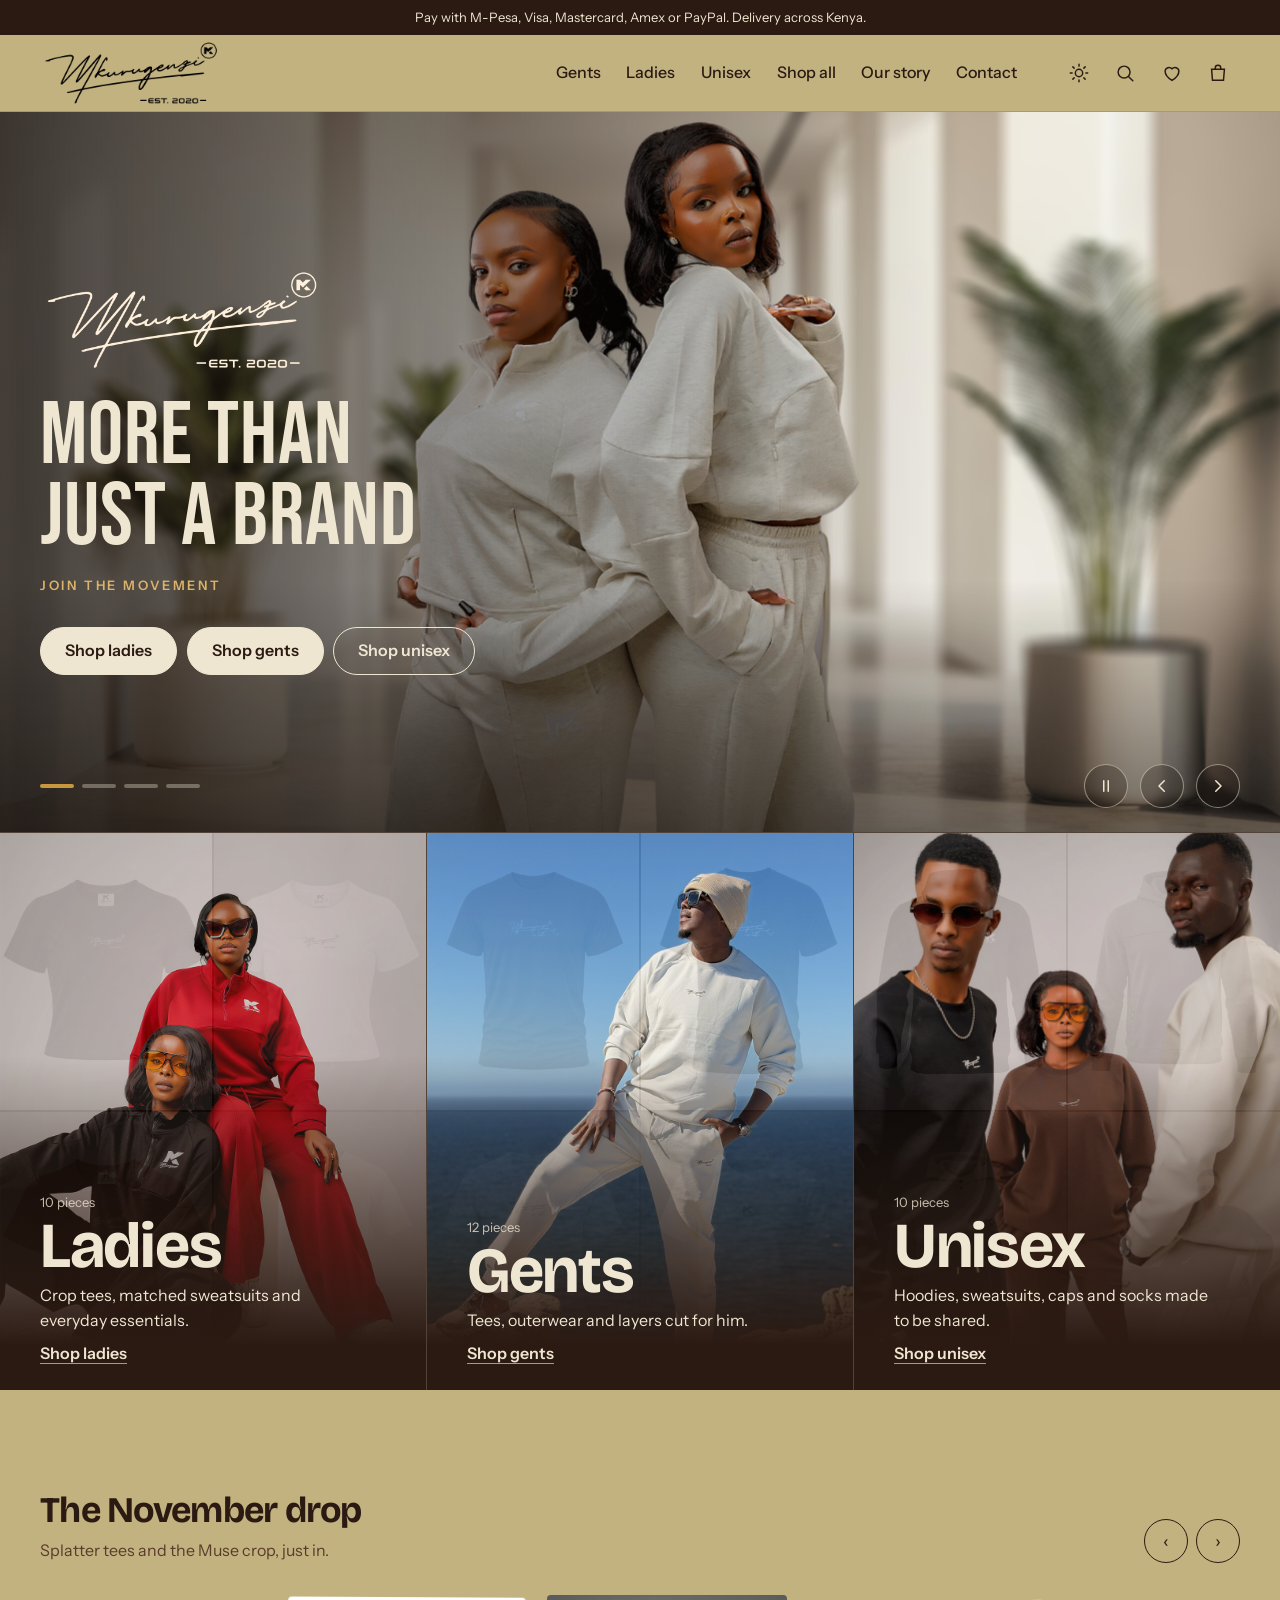
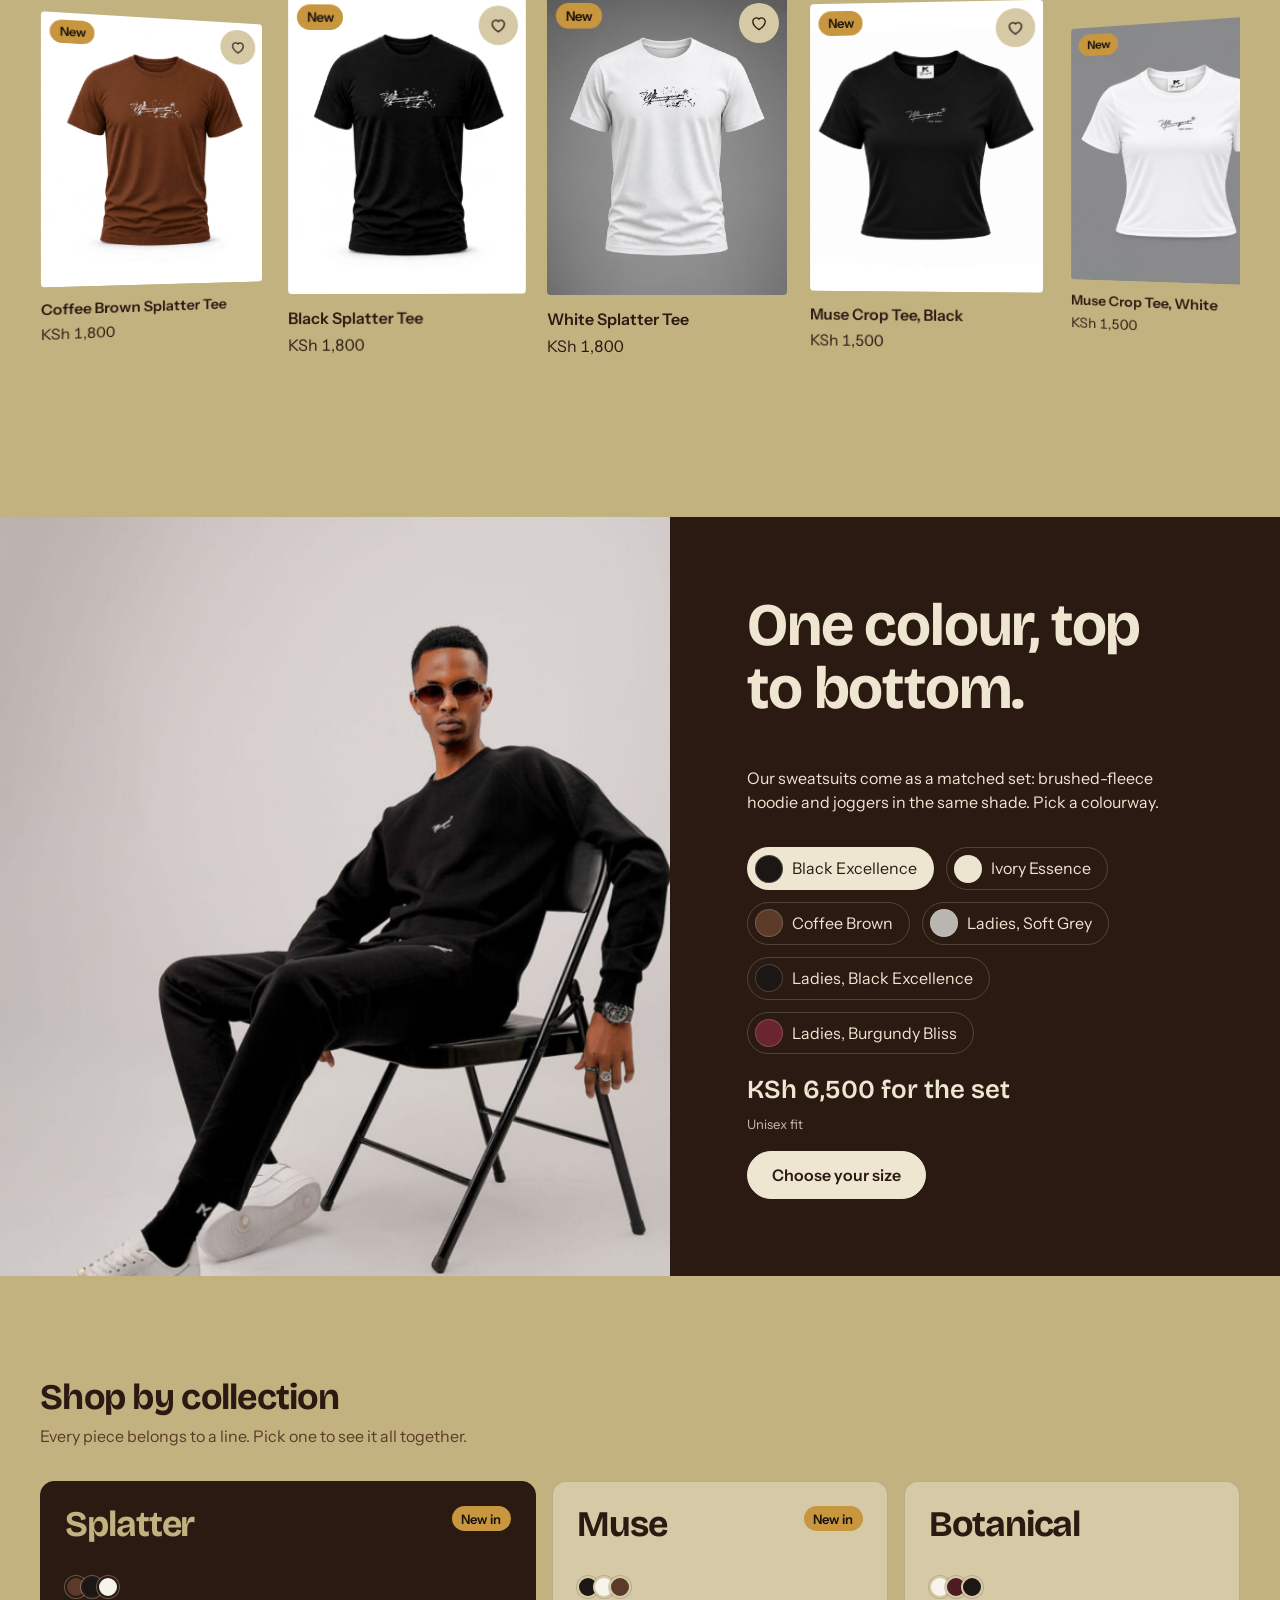
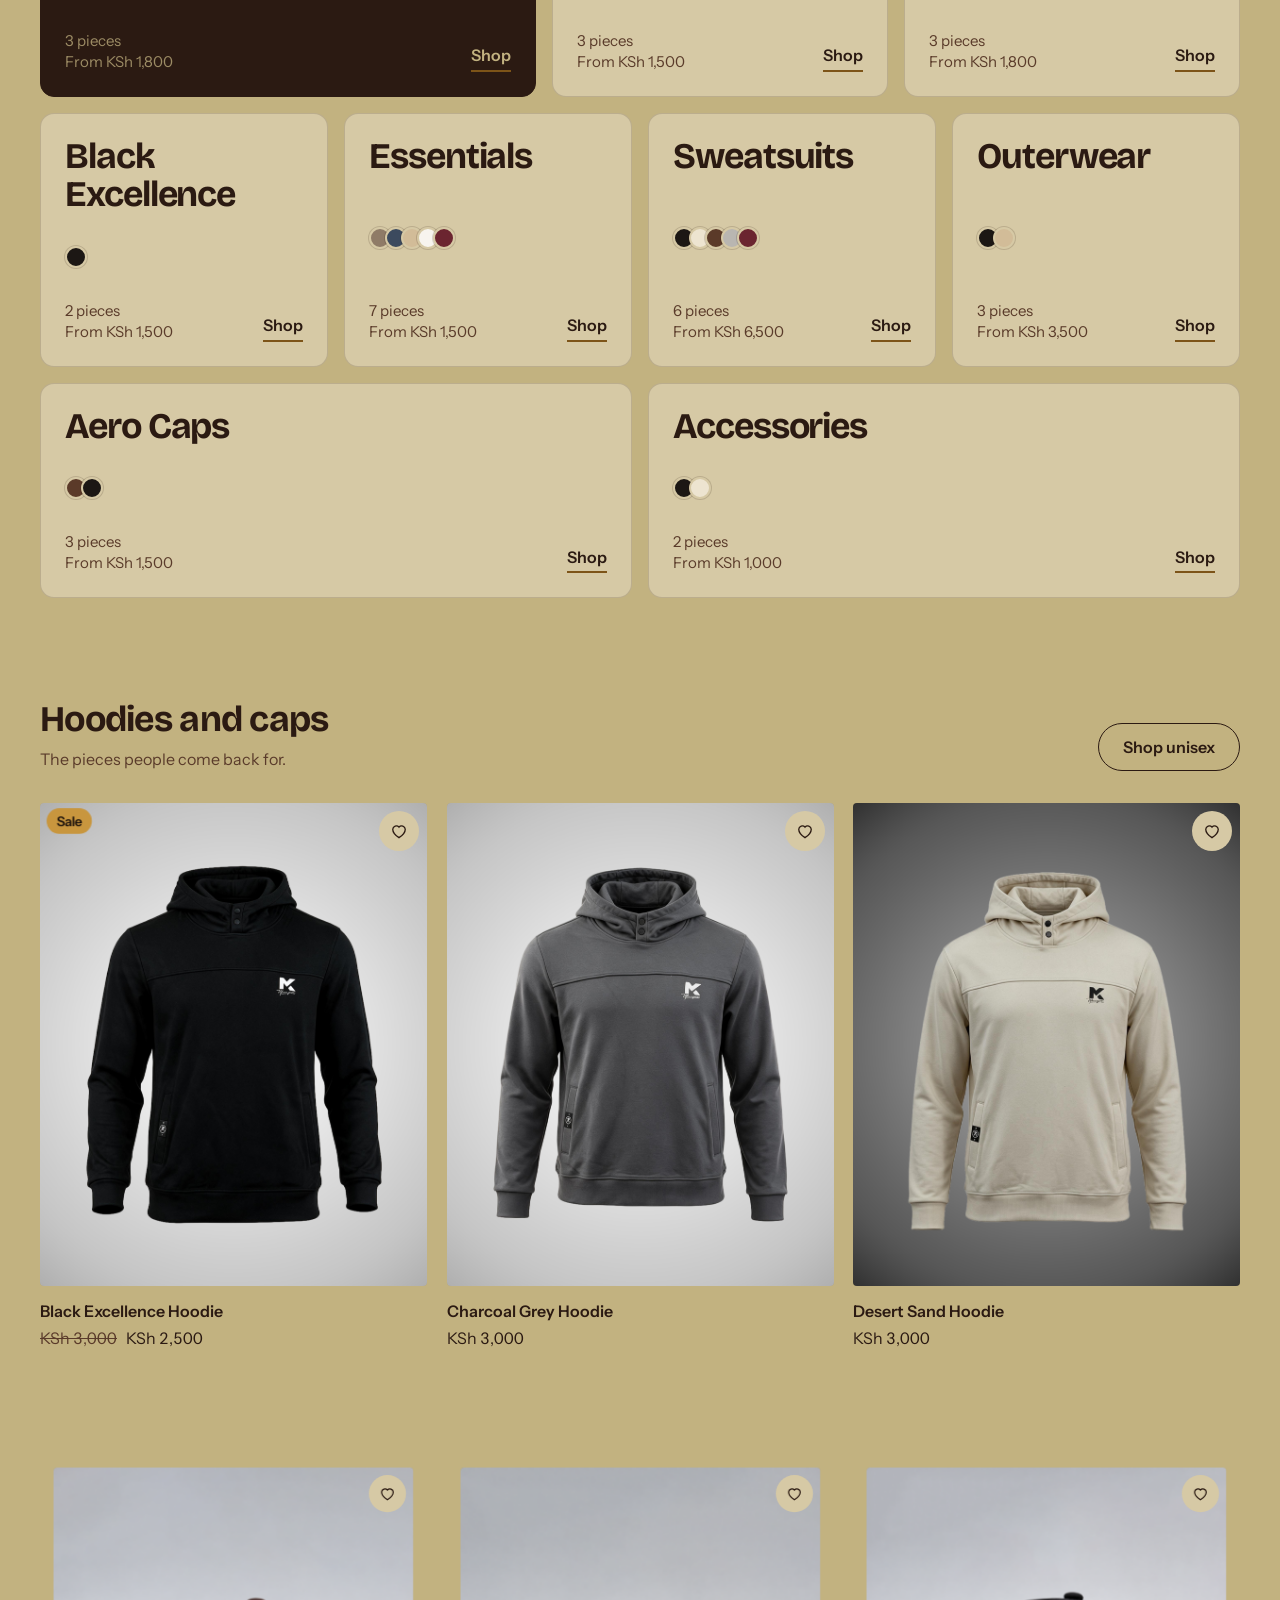
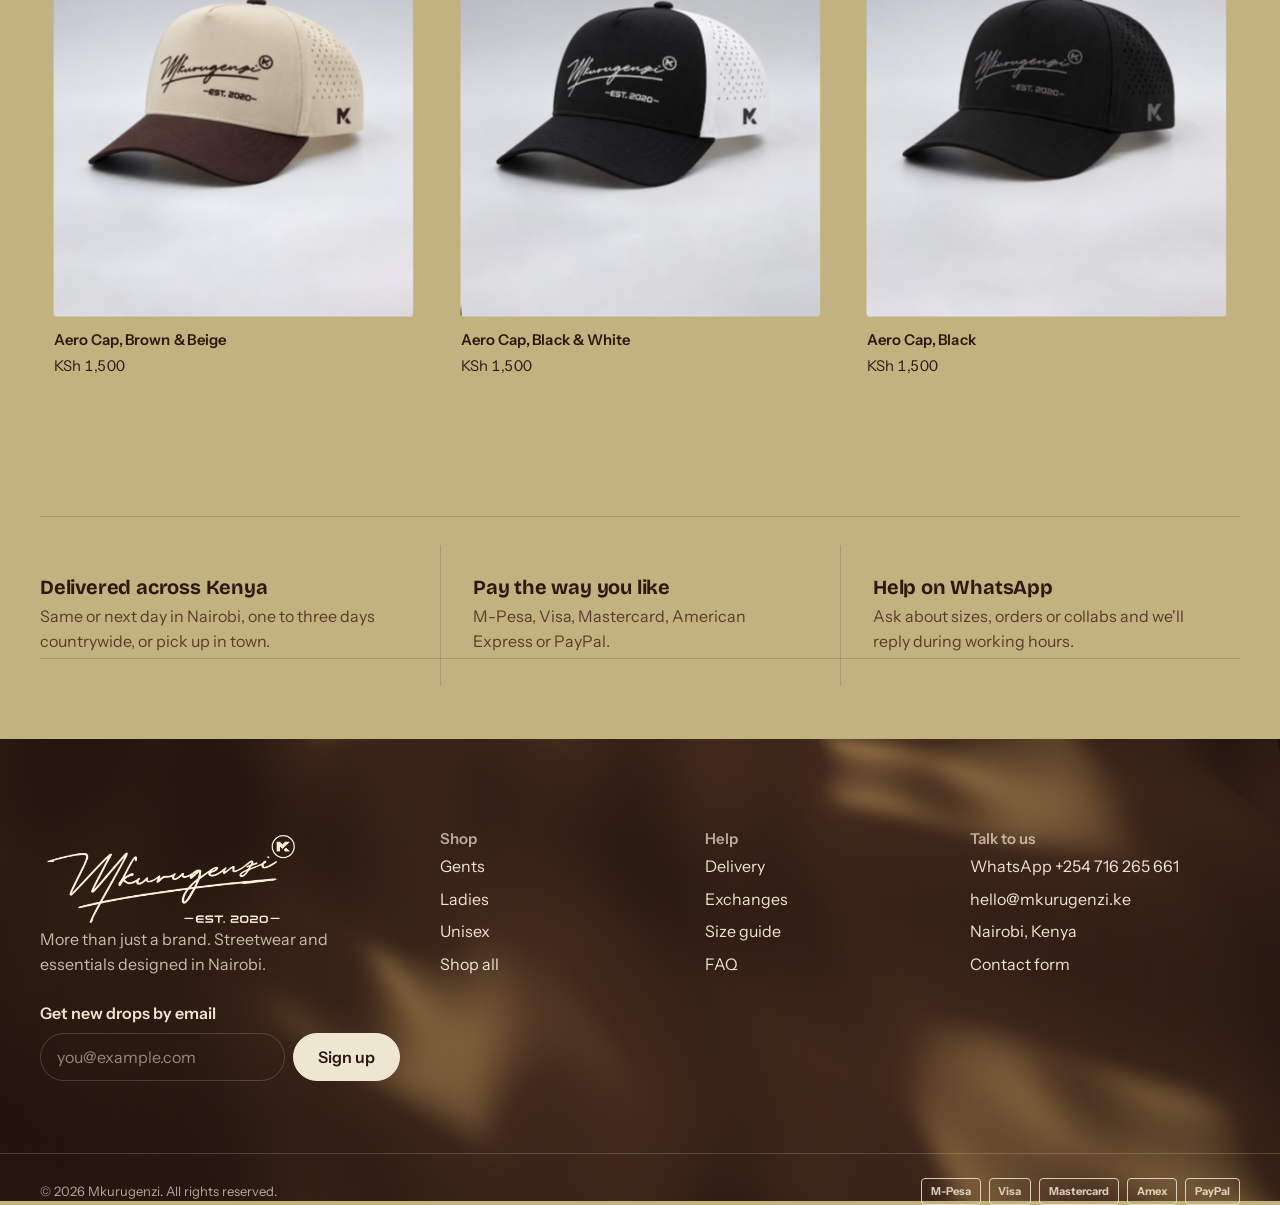
==== commit abf98d41: "added the 3D effect on the cards and the main pages" ====
--- a/index.html
+++ b/index.html
@@ -4,11 +4,15 @@
   <meta charset="utf-8">
   <meta name="viewport" content="width=device-width, initial-scale=1">
   <title>Mkurugenzi: streetwear and essentials from Nairobi</title>
+    <link rel="icon" type="image/png" sizes="32x32" href="images/favicon-32.png">
+  <link rel="icon" type="image/png" sizes="192x192" href="images/favicon-192.png">
+  <link rel="apple-touch-icon" href="images/apple-touch-icon.png">
   <meta name="description" content="Tees, hoodies, sweatsuits, caps and accessories for gents, ladies and unisex, designed in Nairobi. Pay with M-Pesa, card or PayPal.">
   <link rel="preconnect" href="https://fonts.googleapis.com">
   <link rel="preconnect" href="https://fonts.gstatic.com" crossorigin>
   <link href="https://fonts.googleapis.com/css2?family=Bricolage+Grotesque:opsz,wdth,wght@12..96,75..100,400..800&family=Instrument+Sans:wght@400..700&family=Bebas+Neue&display=swap" rel="stylesheet">
   <link rel="stylesheet" href="css/styles.css">
+  <link rel="stylesheet" href="css/three-d.css">
   <script>
     // Apply saved theme (or the system setting) before the page paints
     try { const t = localStorage.getItem("mk_theme"); document.documentElement.dataset.theme = t ? JSON.parse(t) : (matchMedia("(prefers-color-scheme: dark)").matches ? "dark" : "light"); } catch (e) {}
@@ -170,5 +174,6 @@
   // Staples grid
   $("#staples").innerHTML = PRODUCTS.filter((p) => p.type === "hoodie" || p.type === "cap").map(productCard).join("");
 </script>
+<script src="js/three-d.js"></script>
 </body>
 </html>
--- a/css/three-d.css
+++ b/css/three-d.css
@@ -0,0 +1,86 @@
+/* =========================================================
+   Mkurugenzi — 3D layer
+   Add-on only: every rule here layers depth onto existing
+   components. Uses the site's own tokens (espresso, ecru, brass).
+   Values are driven by js/three-d.js through CSS variables.
+   Uses `transform` only, so it composes with the scroll-reveal
+   animations (which use the separate translate/scale properties).
+   ========================================================= */
+
+/* ---------- Hero slideshow: depth + parallax ---------- */
+.slideshow .slides {
+  transform:
+    perspective(1400px)
+    translate3d(0, var(--mk3d-sy, 0px), 0)
+    rotateX(var(--mk3d-rx, 0deg))
+    rotateY(var(--mk3d-ry, 0deg))
+    scale(1.06);
+  transition: transform .9s cubic-bezier(.2, .7, .2, 1);
+  will-change: transform;
+}
+.slideshow__content {
+  transform: translate3d(var(--mk3d-cx, 0px), var(--mk3d-cy, 0px), 0);
+  transition: transform .9s cubic-bezier(.2, .7, .2, 1);
+}
+.slideshow.mk3d-scrolling .slides,
+.slideshow.mk3d-scrolling .slideshow__content { transition-duration: .12s; }
+
+/* ---------- Product cards & product photos: 3D tilt + glare ---------- */
+.card__link,
+.pdp__gallery .media {
+  transform: perspective(900px) rotateX(var(--mk3d-tx, 0deg)) rotateY(var(--mk3d-ty, 0deg));
+  transition: transform .55s cubic-bezier(.2, .7, .2, 1);
+}
+.card__link { transform-style: preserve-3d; }
+.card__link .tag { transform: translateZ(26px); }
+.mk3d-tilting { transition: transform .08s linear !important; }
+.card__link::after,
+.pdp__gallery .media::after {
+  content: ""; position: absolute; inset: 0; z-index: 1; pointer-events: none; border-radius: 4px;
+  background: radial-gradient(circle at var(--mk3d-gx, 50%) var(--mk3d-gy, 50%), rgba(248, 243, 232, .32), transparent 55%);
+  opacity: 0; transition: opacity .3s;
+}
+.card__link.mk3d-tilting::after,
+.pdp__gallery .media.mk3d-tilting::after { opacity: 1; }
+.card__link .media { box-shadow: 0 0 0 rgba(43, 26, 18, 0); transition: box-shadow .4s; }
+.card__link.mk3d-tilting .media { box-shadow: 0 22px 36px -22px rgba(43, 26, 18, .55); }
+
+/* ---------- November drop rail: coverflow ---------- */
+.rail { perspective: 1200px; }
+.rail > .card {
+  transform: perspective(1100px) rotateY(var(--mk3d-cf, 0deg)) translateZ(var(--mk3d-cz, 0px));
+  transform-origin: var(--mk3d-co, 50%) 50%;
+  will-change: transform;
+}
+
+/* ---------- Sweatsuit picker: 3D flip + scroll depth ---------- */
+.picker__stage {
+  perspective: 1400px;
+  overflow: hidden;
+}
+.picker__stage .media {
+  transform: rotateY(var(--mk3d-pr, 0deg)) scale(1.04);
+  transform-origin: 50% 50%;
+  transition: transform .5s cubic-bezier(.2, .7, .2, 1);
+  backface-visibility: hidden;
+}
+.picker__stage.mk3d-flip .media { animation: mk3d-flip .75s cubic-bezier(.2, .7, .2, 1) both; }
+@keyframes mk3d-flip {
+  0% { transform: rotateY(-80deg) translateZ(-120px) scale(.9); opacity: .15; }
+  100% { transform: rotateY(var(--mk3d-pr, 0deg)) scale(1.04); opacity: 1; }
+}
+
+/* ---------- Footer: silk drape (WebGL) ---------- */
+.site-footer { position: relative; isolation: isolate; }
+.mk3d-silk { position: absolute; inset: 0; z-index: -1; pointer-events: none; background: inherit; }
+.mk3d-silk canvas { display: block; width: 100% !important; height: 100% !important; opacity: 0; transition: opacity 1.2s ease; }
+.mk3d-silk.is-ready canvas { opacity: 1; }
+/* keeps footer text crisp over the brightest folds */
+.mk3d-silk::after { content: ""; position: absolute; inset: 0; background: linear-gradient(90deg, rgba(18, 11, 7, .55), rgba(18, 11, 7, .15) 55%, rgba(18, 11, 7, .4)); }
+
+/* ---------- Reduced motion: no 3D movement at all ---------- */
+@media (prefers-reduced-motion: reduce) {
+  .slideshow .slides, .slideshow__content, .card__link, .pdp__gallery .media,
+  .rail > .card, .picker__stage .media { transform: none !important; }
+  .card__link::after, .pdp__gallery .media::after { display: none; }
+}
